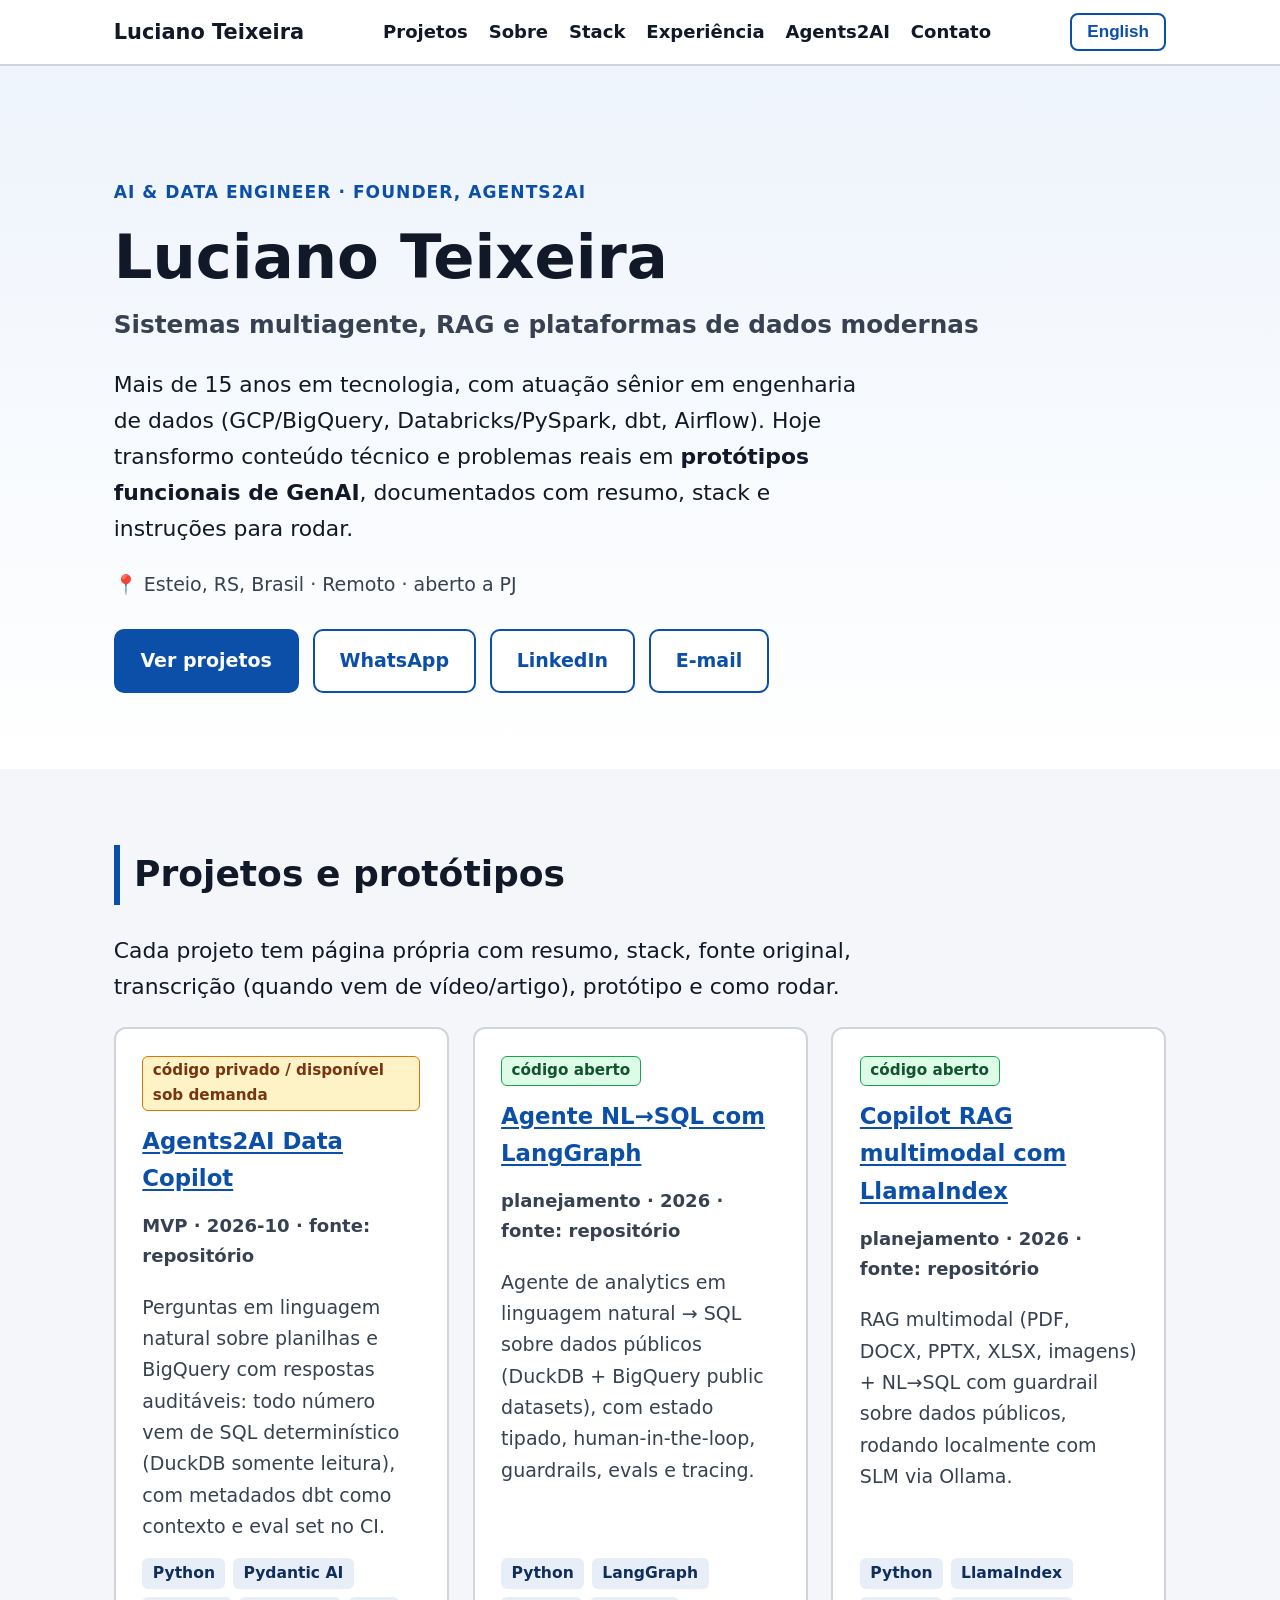
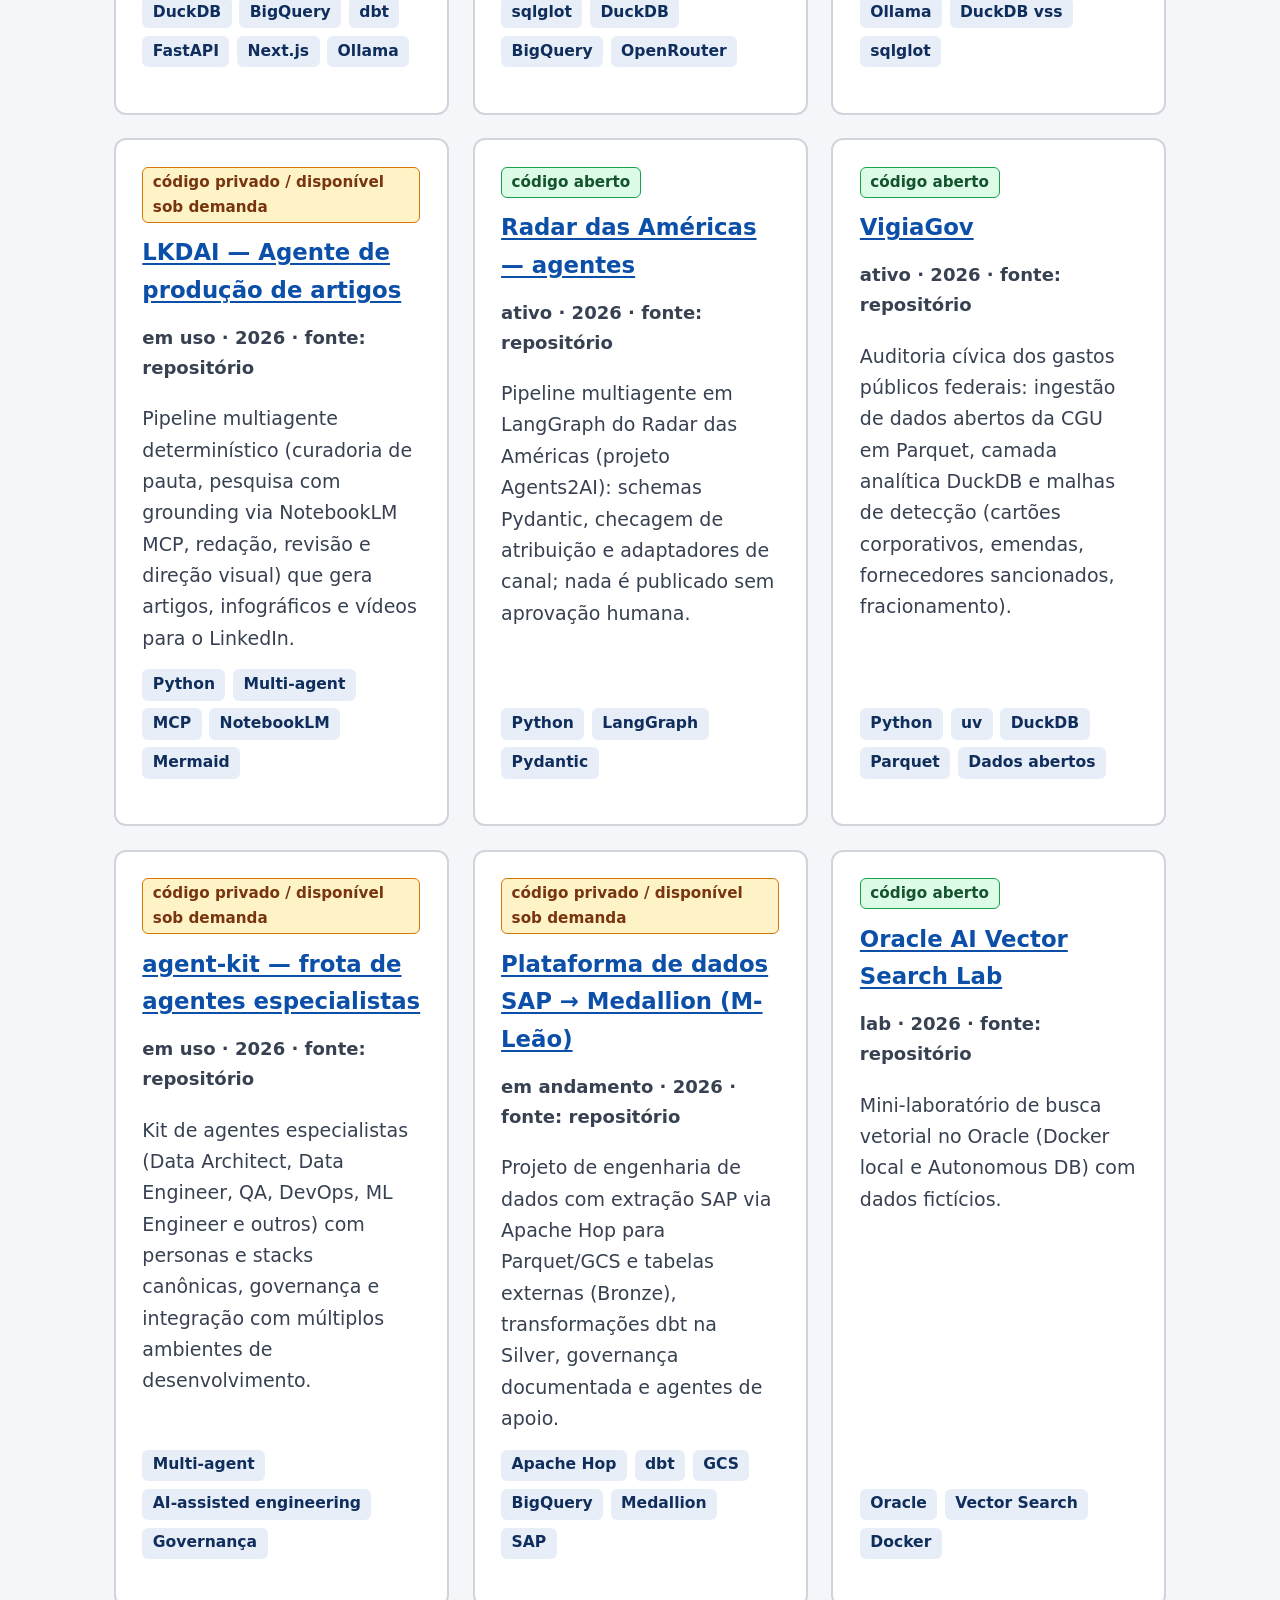
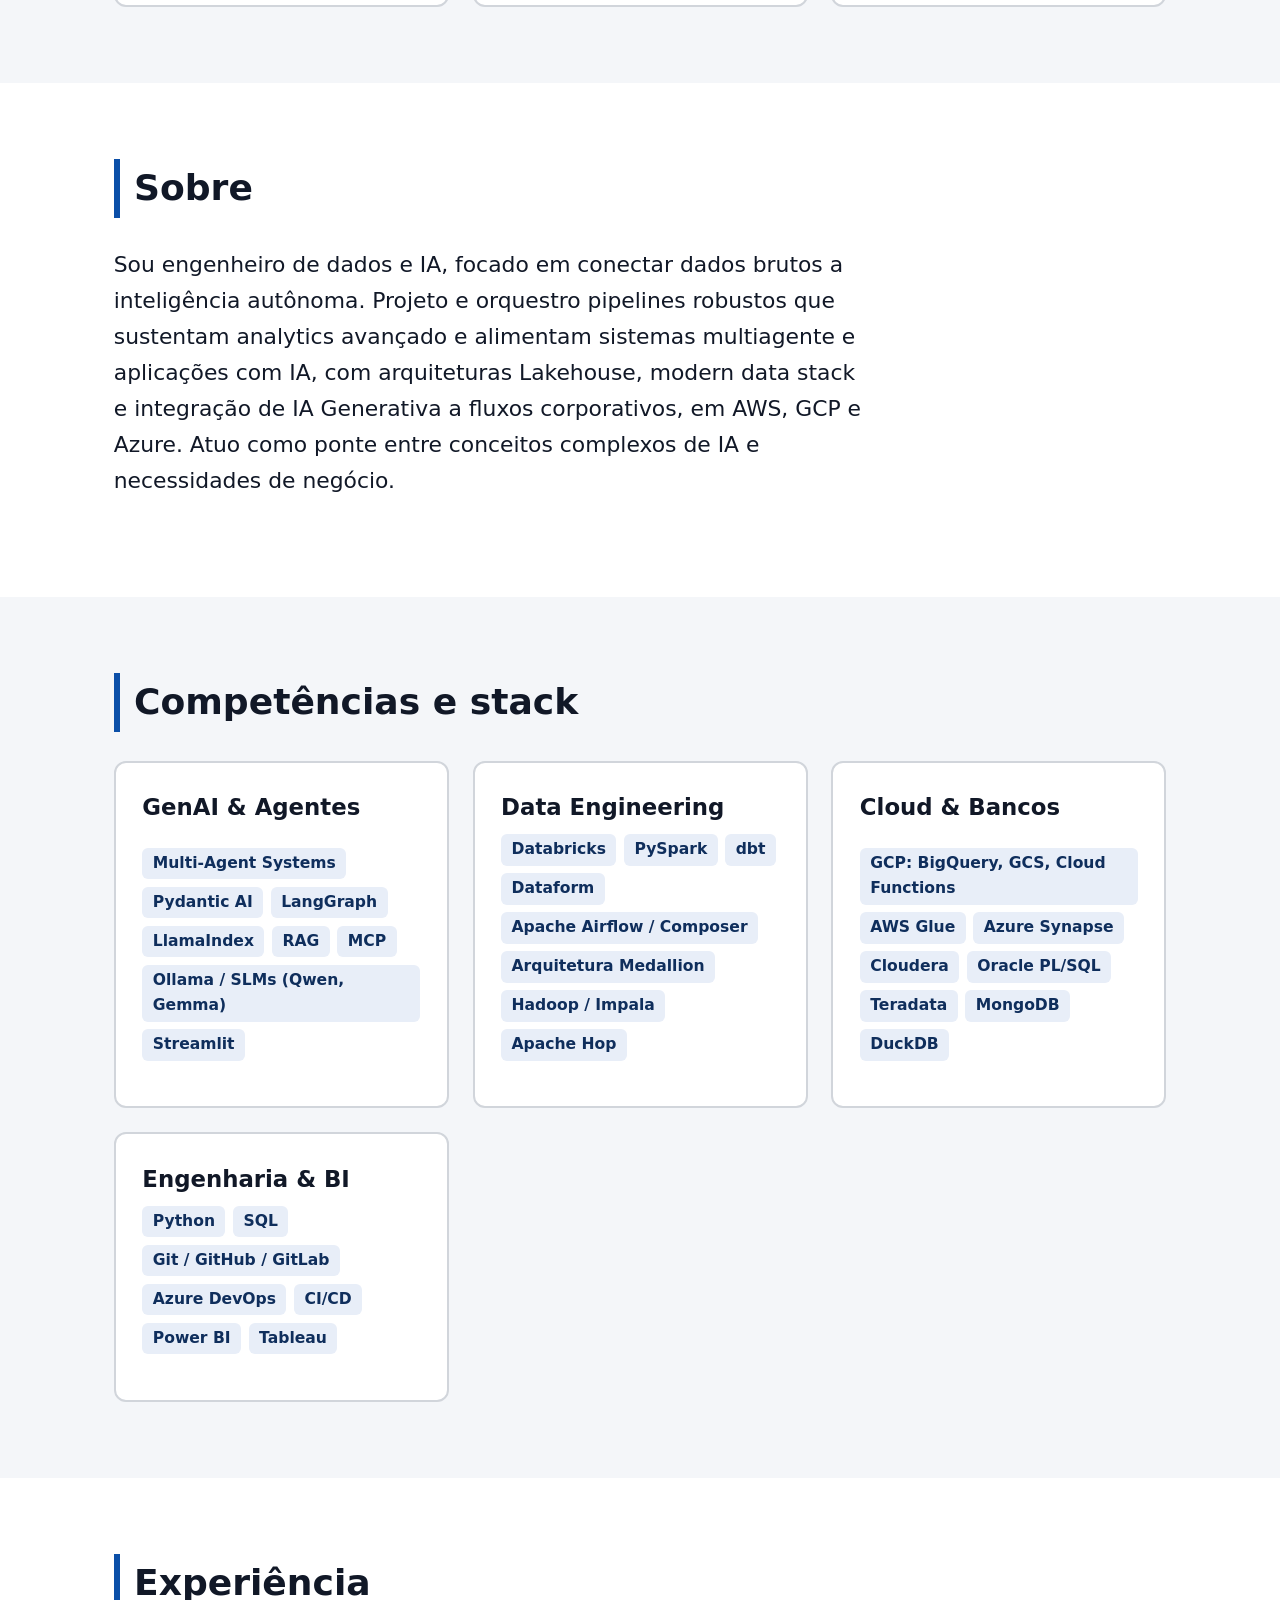
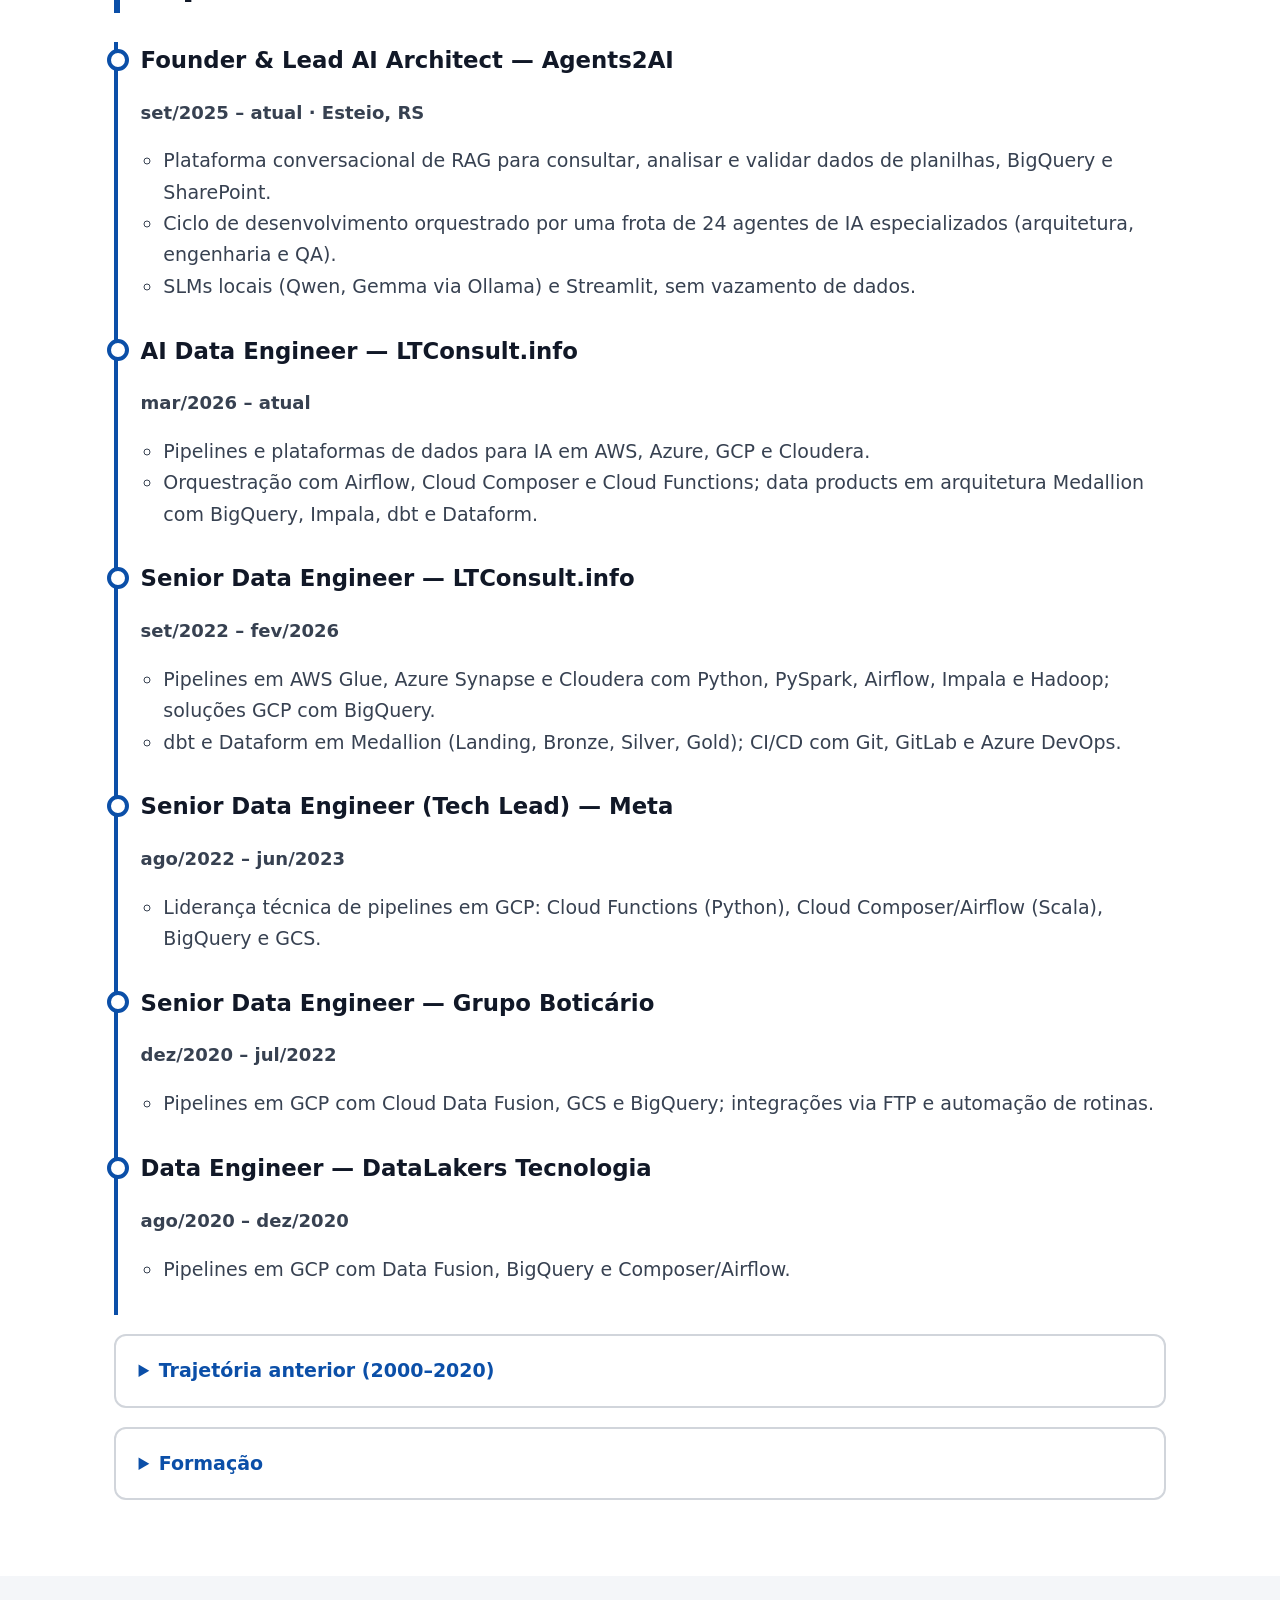
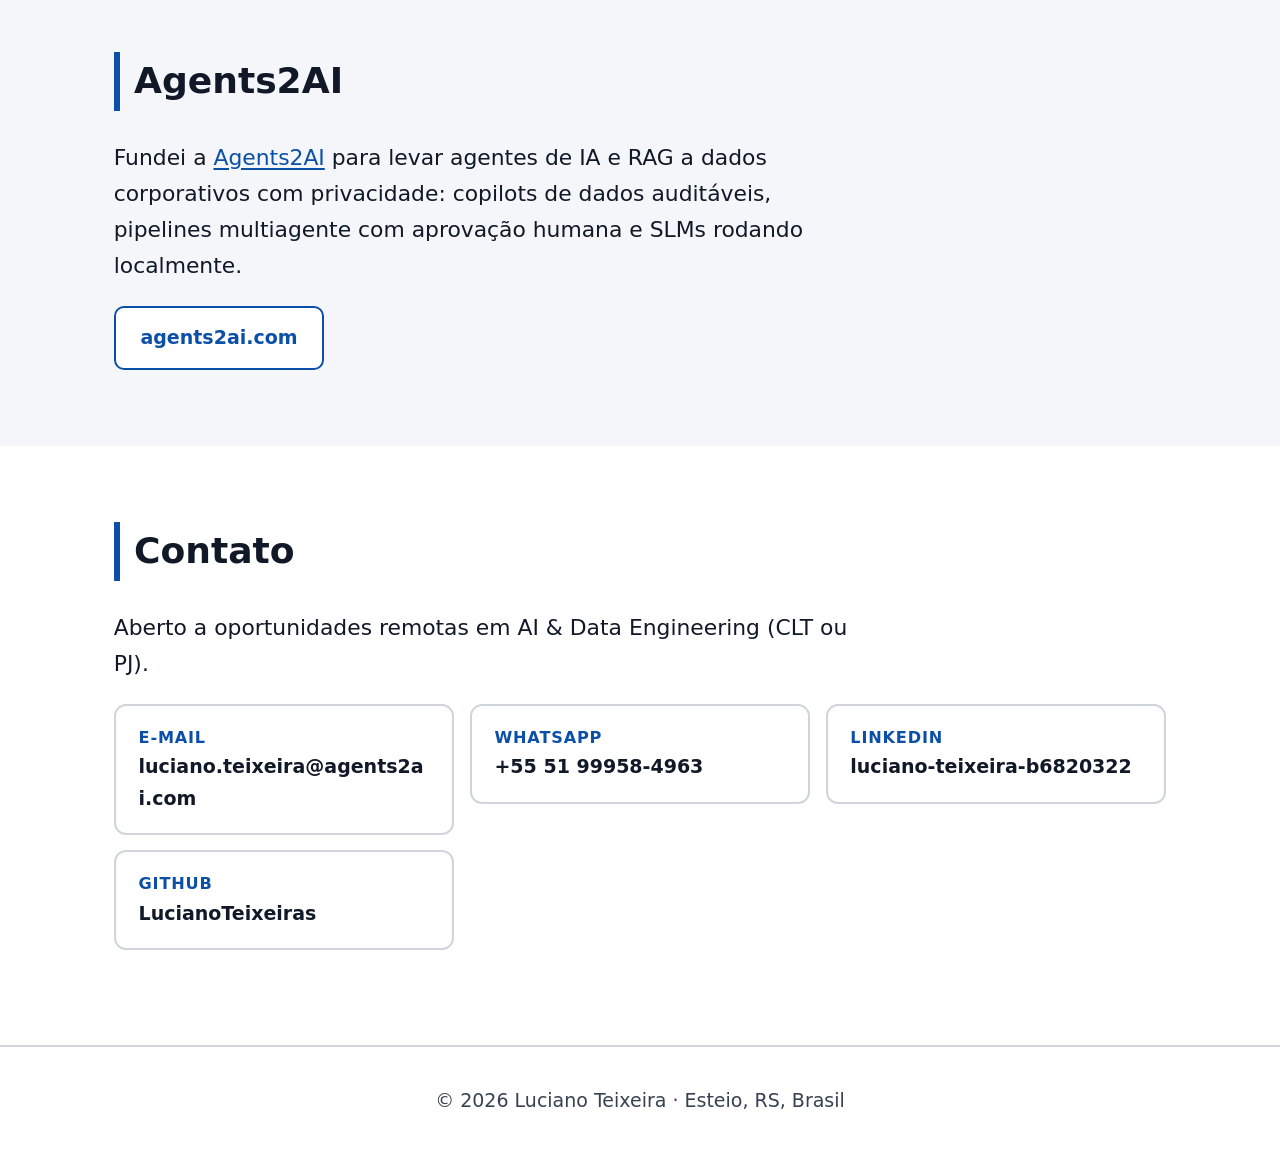
==== index.html @ c1fe3e5d "Initial portfolio site" ====
<!doctype html><html lang="pt-BR"><head><meta charset="utf-8"><meta name="viewport" content="width=device-width,initial-scale=1">
<title>Luciano Teixeira — AI & Data Engineer</title><meta name="description" content="Luciano Teixeira, AI & Data Engineer: protótipos de GenAI, RAG e sistemas multiagente sobre plataformas de dados modernas."><meta name="color-scheme" content="light"><link rel="stylesheet" href="style.css"></head><body>
<header class="nav"><div class="container"><a class="brand" href="index.html">Luciano Teixeira</a><nav><ul><li><a href="index.html#projetos"><span class="pt">Projetos</span><span class="en">Projects</span></a></li><li><a href="index.html#sobre"><span class="pt">Sobre</span><span class="en">About</span></a></li><li><a href="index.html#stack">Stack</a></li><li><a href="index.html#experiencia"><span class="pt">Experiência</span><span class="en">Experience</span></a></li><li><a href="index.html#agents2ai">Agents2AI</a></li><li><a href="index.html#contato"><span class="pt">Contato</span><span class="en">Contact</span></a></li></ul></nav><button class="lang" type="button">English</button></div></header>
<main>
<section class="hero"><div class="container">
<p class="eyebrow">AI & Data Engineer · Founder, Agents2AI</p>
<h1>Luciano Teixeira</h1>
<p class="subtitle"><span class="pt">Sistemas multiagente, RAG e plataformas de dados modernas</span><span class="en">Multi-agent systems, RAG and modern data platforms</span></p>
<p class="pitch pt">Mais de 15 anos em tecnologia, com atuação sênior em engenharia de dados (GCP/BigQuery, Databricks/PySpark, dbt, Airflow). Hoje transformo conteúdo técnico e problemas reais em <strong>protótipos funcionais de GenAI</strong>, documentados com resumo, stack e instruções para rodar.</p>
<p class="pitch en">15+ years in tech with senior data engineering experience (GCP/BigQuery, Databricks/PySpark, dbt, Airflow). I now turn technical content and real problems into <strong>working GenAI prototypes</strong>, documented with summary, stack and run instructions.</p>
<p class="meta">📍 Esteio, RS, Brasil · <span class="pt">Remoto · aberto a PJ</span><span class="en">Remote · open to contractor (PJ)</span></p>
<div class="btns"><a class="btn primary" href="#projetos"><span class="pt">Ver projetos</span><span class="en">See projects</span></a><a class="btn ghost" href="https://wa.me/5551999584963" target="_blank" rel="noopener">WhatsApp</a><a class="btn ghost" href="https://www.linkedin.com/in/luciano-teixeira-b6820322" target="_blank" rel="noopener">LinkedIn</a><a class="btn ghost" href="mailto:luciano.teixeira@agents2ai.com">E-mail</a></div>
</div></section>

<section id="projetos"><div class="container">
<h2><span class="pt">Projetos e protótipos</span><span class="en">Projects & prototypes</span></h2>
<p class="pitch pt">Cada projeto tem página própria com resumo, stack, fonte original, transcrição (quando vem de vídeo/artigo), protótipo e como rodar.</p>
<p class="pitch en">Each project has its own page with summary, stack, original source, transcript (when based on a video/article), prototype and how to run it.</p>
<div class="grid" id="project-list">Carregando…</div>
</div></section>

<section id="sobre"><div class="container">
<h2><span class="pt">Sobre</span><span class="en">About</span></h2>
<p class="pitch pt">Sou engenheiro de dados e IA, focado em conectar dados brutos a inteligência autônoma. Projeto e orquestro pipelines robustos que sustentam analytics avançado e alimentam sistemas multiagente e aplicações com IA, com arquiteturas Lakehouse, modern data stack e integração de IA Generativa a fluxos corporativos, em AWS, GCP e Azure. Atuo como ponte entre conceitos complexos de IA e necessidades de negócio.</p>
<p class="pitch en">I'm a Data & AI Engineer bridging raw data and autonomous intelligence. I design and orchestrate robust pipelines that support advanced analytics and power multi-agent systems and AI applications, with Lakehouse architectures, the modern data stack and GenAI integration across AWS, GCP and Azure. I act as a bridge between complex AI concepts and business needs.</p>
</div></section>

<section id="stack"><div class="container">
<h2><span class="pt">Competências e stack</span><span class="en">Skills & stack</span></h2>
<div class="grid">
<div class="card"><h3>GenAI & Agentes</h3><ul class="tags"><li>Multi-Agent Systems</li><li>Pydantic AI</li><li>LangGraph</li><li>LlamaIndex</li><li>RAG</li><li>MCP</li><li>Ollama / SLMs (Qwen, Gemma)</li><li>Streamlit</li></ul></div>
<div class="card"><h3>Data Engineering</h3><ul class="tags"><li>Databricks</li><li>PySpark</li><li>dbt</li><li>Dataform</li><li>Apache Airflow / Composer</li><li>Arquitetura Medallion</li><li>Hadoop / Impala</li><li>Apache Hop</li></ul></div>
<div class="card"><h3>Cloud & Bancos</h3><ul class="tags"><li>GCP: BigQuery, GCS, Cloud Functions</li><li>AWS Glue</li><li>Azure Synapse</li><li>Cloudera</li><li>Oracle PL/SQL</li><li>Teradata</li><li>MongoDB</li><li>DuckDB</li></ul></div>
<div class="card"><h3>Engenharia & BI</h3><ul class="tags"><li>Python</li><li>SQL</li><li>Git / GitHub / GitLab</li><li>Azure DevOps</li><li>CI/CD</li><li>Power BI</li><li>Tableau</li></ul></div>
</div></div></section>

<section id="experiencia"><div class="container">
<h2><span class="pt">Experiência</span><span class="en">Experience</span></h2>
<ol class="timeline">
<li><h3>Founder & Lead AI Architect — Agents2AI</h3><p class="when">set/2025 – atual · Esteio, RS</p><ul><li>Plataforma conversacional de RAG para consultar, analisar e validar dados de planilhas, BigQuery e SharePoint.</li><li>Ciclo de desenvolvimento orquestrado por uma frota de 24 agentes de IA especializados (arquitetura, engenharia e QA).</li><li>SLMs locais (Qwen, Gemma via Ollama) e Streamlit, sem vazamento de dados.</li></ul></li>
<li><h3>AI Data Engineer — LTConsult.info</h3><p class="when">mar/2026 – atual</p><ul><li>Pipelines e plataformas de dados para IA em AWS, Azure, GCP e Cloudera.</li><li>Orquestração com Airflow, Cloud Composer e Cloud Functions; data products em arquitetura Medallion com BigQuery, Impala, dbt e Dataform.</li></ul></li>
<li><h3>Senior Data Engineer — LTConsult.info</h3><p class="when">set/2022 – fev/2026</p><ul><li>Pipelines em AWS Glue, Azure Synapse e Cloudera com Python, PySpark, Airflow, Impala e Hadoop; soluções GCP com BigQuery.</li><li>dbt e Dataform em Medallion (Landing, Bronze, Silver, Gold); CI/CD com Git, GitLab e Azure DevOps.</li></ul></li>
<li><h3>Senior Data Engineer (Tech Lead) — Meta</h3><p class="when">ago/2022 – jun/2023</p><ul><li>Liderança técnica de pipelines em GCP: Cloud Functions (Python), Cloud Composer/Airflow (Scala), BigQuery e GCS.</li></ul></li>
<li><h3>Senior Data Engineer — Grupo Boticário</h3><p class="when">dez/2020 – jul/2022</p><ul><li>Pipelines em GCP com Cloud Data Fusion, GCS e BigQuery; integrações via FTP e automação de rotinas.</li></ul></li>
<li><h3>Data Engineer — DataLakers Tecnologia</h3><p class="when">ago/2020 – dez/2020</p><ul><li>Pipelines em GCP com Data Fusion, BigQuery e Composer/Airflow.</li></ul></li>
</ol>
<details><summary><span class="pt">Trajetória anterior (2000–2020)</span><span class="en">Earlier career (2000–2020)</span></summary><ul>
<li>Analista de BI — Zallpy Digital (2020) · Power BI, PostgreSQL, PDI</li>
<li>Analista de Sistemas BI — Compasso (2019–2020) · Oracle PL/SQL, Teradata, ODI, Tableau</li>
<li>Data Engineer — Cloud2Go (2019) · SSIS, SQL Server, Cloudera/Hive/Impala</li>
<li>BI Analyst — Uhuu (2019) · SQL/MySQL, dashboards</li>
<li>Software Engineering Analyst — Accenture (2018–2019) · Oracle PL/SQL, Teradata, ODI</li>
<li>Professor Nível Técnico — Faculdade de Tecnologia Alcides Maya (2017–2018)</li>
<li>Desenvolvedor PL/SQL e Analista de Suporte — Shopping Brasil (2009–2018)</li>
<li>Analista de Suporte — Unimed Central (2007–2009)</li>
<li>Analista de Suporte — McLane Company (2000–2007)</li></ul></details>
<details><summary><span class="pt">Formação</span><span class="en">Education</span></summary><ul>
<li>Pós em Engenharia de Dados e IA — Anhanguera (2025–2026)</li>
<li>Pós em IA e Machine Learning — PUC Minas (2020–2024)</li>
<li>MBA em Business Intelligence e Analytics — Unyleya (2022–2023)</li>
<li>Data Engineering on Google Cloud Platform — Coursera (2019–2020)</li></ul></details>
</div></section>

<section id="agents2ai"><div class="container">
<h2>Agents2AI</h2>
<p class="pitch pt">Fundei a <a href="https://agents2ai.com" target="_blank" rel="noopener">Agents2AI</a> para levar agentes de IA e RAG a dados corporativos com privacidade: copilots de dados auditáveis, pipelines multiagente com aprovação humana e SLMs rodando localmente.</p>
<p class="pitch en">I founded <a href="https://agents2ai.com" target="_blank" rel="noopener">Agents2AI</a> to bring AI agents and RAG to enterprise data with privacy: auditable data copilots, multi-agent pipelines with human approval and locally run SLMs.</p>
<div class="btns"><a class="btn ghost" href="https://agents2ai.com" target="_blank" rel="noopener">agents2ai.com</a></div>
</div></section>

<section id="contato"><div class="container">
<h2><span class="pt">Contato</span><span class="en">Contact</span></h2>
<p class="pitch pt">Aberto a oportunidades remotas em AI & Data Engineering (CLT ou PJ).</p><p class="pitch en">Open to remote AI & Data Engineering roles (employee or contractor).</p>
<ul class="contact-list">
<li><a href="mailto:luciano.teixeira@agents2ai.com"><span>E-mail</span>luciano.teixeira@agents2ai.com</a></li>
<li><a href="https://wa.me/5551999584963" target="_blank" rel="noopener"><span>WhatsApp</span>+55 51 99958-4963</a></li>
<li><a href="https://www.linkedin.com/in/luciano-teixeira-b6820322" target="_blank" rel="noopener"><span>LinkedIn</span>luciano-teixeira-b6820322</a></li>
<li><a href="https://github.com/LucianoTeixeiras" target="_blank" rel="noopener"><span>GitHub</span>LucianoTeixeiras</a></li>
</ul></div></section>
</main>
<footer><div class="container">© 2026 Luciano Teixeira · Esteio, RS, Brasil</div></footer><script src="app.js"></script>
</body></html>
---- style.css ----
:root{--bg:#fff;--alt:#f4f6f9;--text:#111827;--muted:#374151;--accent:#0b4fa8;--accent-d:#083b7e;--border:#d1d5db;--radius:12px}
*{box-sizing:border-box}
html{font-size:19px;scroll-behavior:smooth}
body{margin:0;background:var(--bg);color:var(--text);font-family:system-ui,-apple-system,"Segoe UI",Roboto,Arial,sans-serif;line-height:1.65}
a{color:var(--accent);text-underline-offset:3px}
a:focus-visible,button:focus-visible{outline:3px solid #f59e0b;outline-offset:3px}
.container{max-width:1100px;margin:0 auto;padding:0 1.25rem}
header.nav{position:sticky;top:0;background:#fff;border-bottom:2px solid var(--border);z-index:10}
.nav .container{display:flex;align-items:center;justify-content:space-between;gap:1rem;min-height:64px;flex-wrap:wrap}
.brand{font-weight:800;font-size:1.1rem;color:var(--text);text-decoration:none}
.nav ul{display:flex;gap:1.1rem;list-style:none;margin:0;padding:0;flex-wrap:wrap}
.nav ul a{color:var(--text);text-decoration:none;font-weight:600;font-size:.95rem}
.nav ul a:hover{color:var(--accent);text-decoration:underline}
.lang{border:2px solid var(--accent);background:#fff;color:var(--accent);font-weight:700;font-size:.9rem;padding:.35rem .8rem;border-radius:8px;cursor:pointer}
section{padding:4rem 0}
section:nth-of-type(even){background:var(--alt)}
h1{font-size:clamp(2.2rem,5vw,3.2rem);line-height:1.15;margin:.2rem 0 .6rem}
h2{font-size:1.9rem;margin:0 0 1.5rem;border-left:6px solid var(--accent);padding-left:.75rem}
h3{font-size:1.2rem;margin:0 0 .4rem}
.hero{padding:5rem 0 4rem;background:linear-gradient(180deg,#eef4fc,#fff)}
.eyebrow{font-weight:700;color:var(--accent);text-transform:uppercase;letter-spacing:.06em;font-size:.9rem}
.subtitle{font-size:1.3rem;font-weight:600;color:var(--muted);margin:0 0 1rem}
.pitch{font-size:1.15rem;max-width:760px}
.meta{color:var(--muted);margin:.5rem 0 1.5rem}
.btns{display:flex;flex-wrap:wrap;gap:.75rem}
.btn{display:inline-block;padding:.75rem 1.3rem;border-radius:10px;font-weight:700;text-decoration:none;border:2px solid var(--accent);font-size:1rem}
.btn.primary{background:var(--accent);color:#fff}.btn.primary:hover{background:var(--accent-d)}
.btn.ghost{background:#fff;color:var(--accent)}.btn.ghost:hover{background:#eef4fc}
.grid{display:grid;gap:1.25rem;grid-template-columns:repeat(auto-fill,minmax(320px,1fr))}
.card{background:#fff;border:2px solid var(--border);border-radius:var(--radius);padding:1.4rem;display:flex;flex-direction:column}
.card .pitch{max-width:none}.card p{margin:.3rem 0 .8rem;color:var(--muted)}
.tags{display:flex;flex-wrap:wrap;gap:.4rem;margin-top:auto;padding:0;list-style:none}
.tags li{background:#e8eef8;color:#0f2e5c;border-radius:6px;padding:.15rem .55rem;font-size:.82rem;font-weight:600}
.badge{display:inline-block;font-size:.8rem;font-weight:700;padding:.1rem .5rem;border-radius:6px;margin-bottom:.6rem;width:fit-content}
.badge.priv{background:#fef3c7;color:#78350f;border:1px solid #d97706}
.badge.pub{background:#dcfce7;color:#14532d;border:1px solid #16a34a}
.timeline{list-style:none;padding:0;margin:0}
.timeline>li{border-left:4px solid var(--accent);padding:0 0 1.6rem 1.2rem;position:relative}
.timeline>li::before{content:"";position:absolute;left:-11px;top:.35rem;width:14px;height:14px;border-radius:50%;background:#fff;border:4px solid var(--accent)}
.when{color:var(--muted);font-weight:600;font-size:.95rem}
.timeline ul{margin:.4rem 0 0;padding-left:1.2rem;color:var(--muted)}
details{margin-top:1rem;background:#fff;border:2px solid var(--border);border-radius:var(--radius);padding:1rem 1.2rem}
summary{cursor:pointer;font-weight:700;color:var(--accent)}
.contact-list{list-style:none;padding:0;display:grid;gap:.8rem;grid-template-columns:repeat(auto-fill,minmax(260px,1fr))}
.contact-list a{display:block;background:#fff;border:2px solid var(--border);border-radius:var(--radius);padding:1rem 1.2rem;text-decoration:none;color:var(--text);font-weight:600;word-break:break-word}
.contact-list a span{display:block;color:var(--accent);font-size:.85rem;text-transform:uppercase;letter-spacing:.05em}
.contact-list a:hover{border-color:var(--accent)}
footer{padding:2rem 0;text-align:center;color:var(--muted);border-top:2px solid var(--border)}
[data-lang="en"] .pt,[data-lang="pt"] .en{display:none!important}
@media(max-width:700px){html{font-size:18px}.nav ul{display:none}section{padding:3rem 0}.grid{grid-template-columns:1fr}}
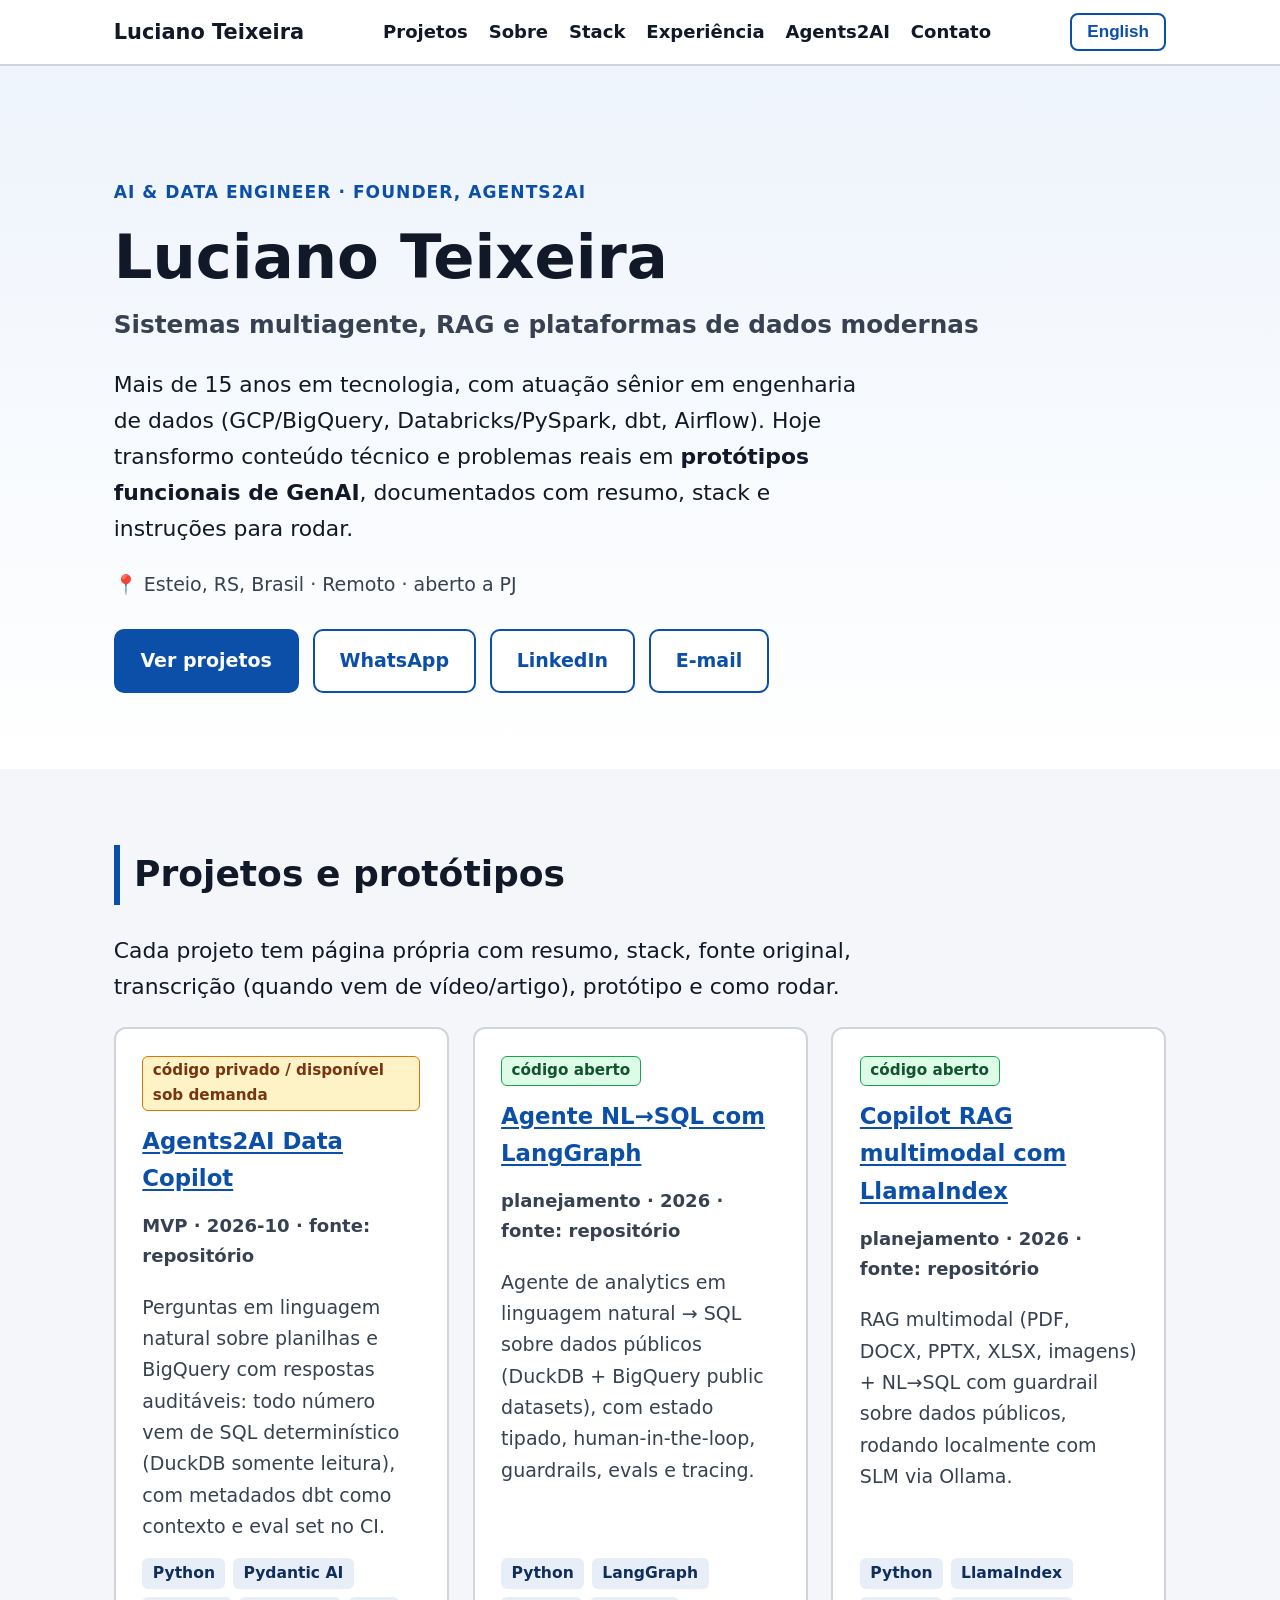
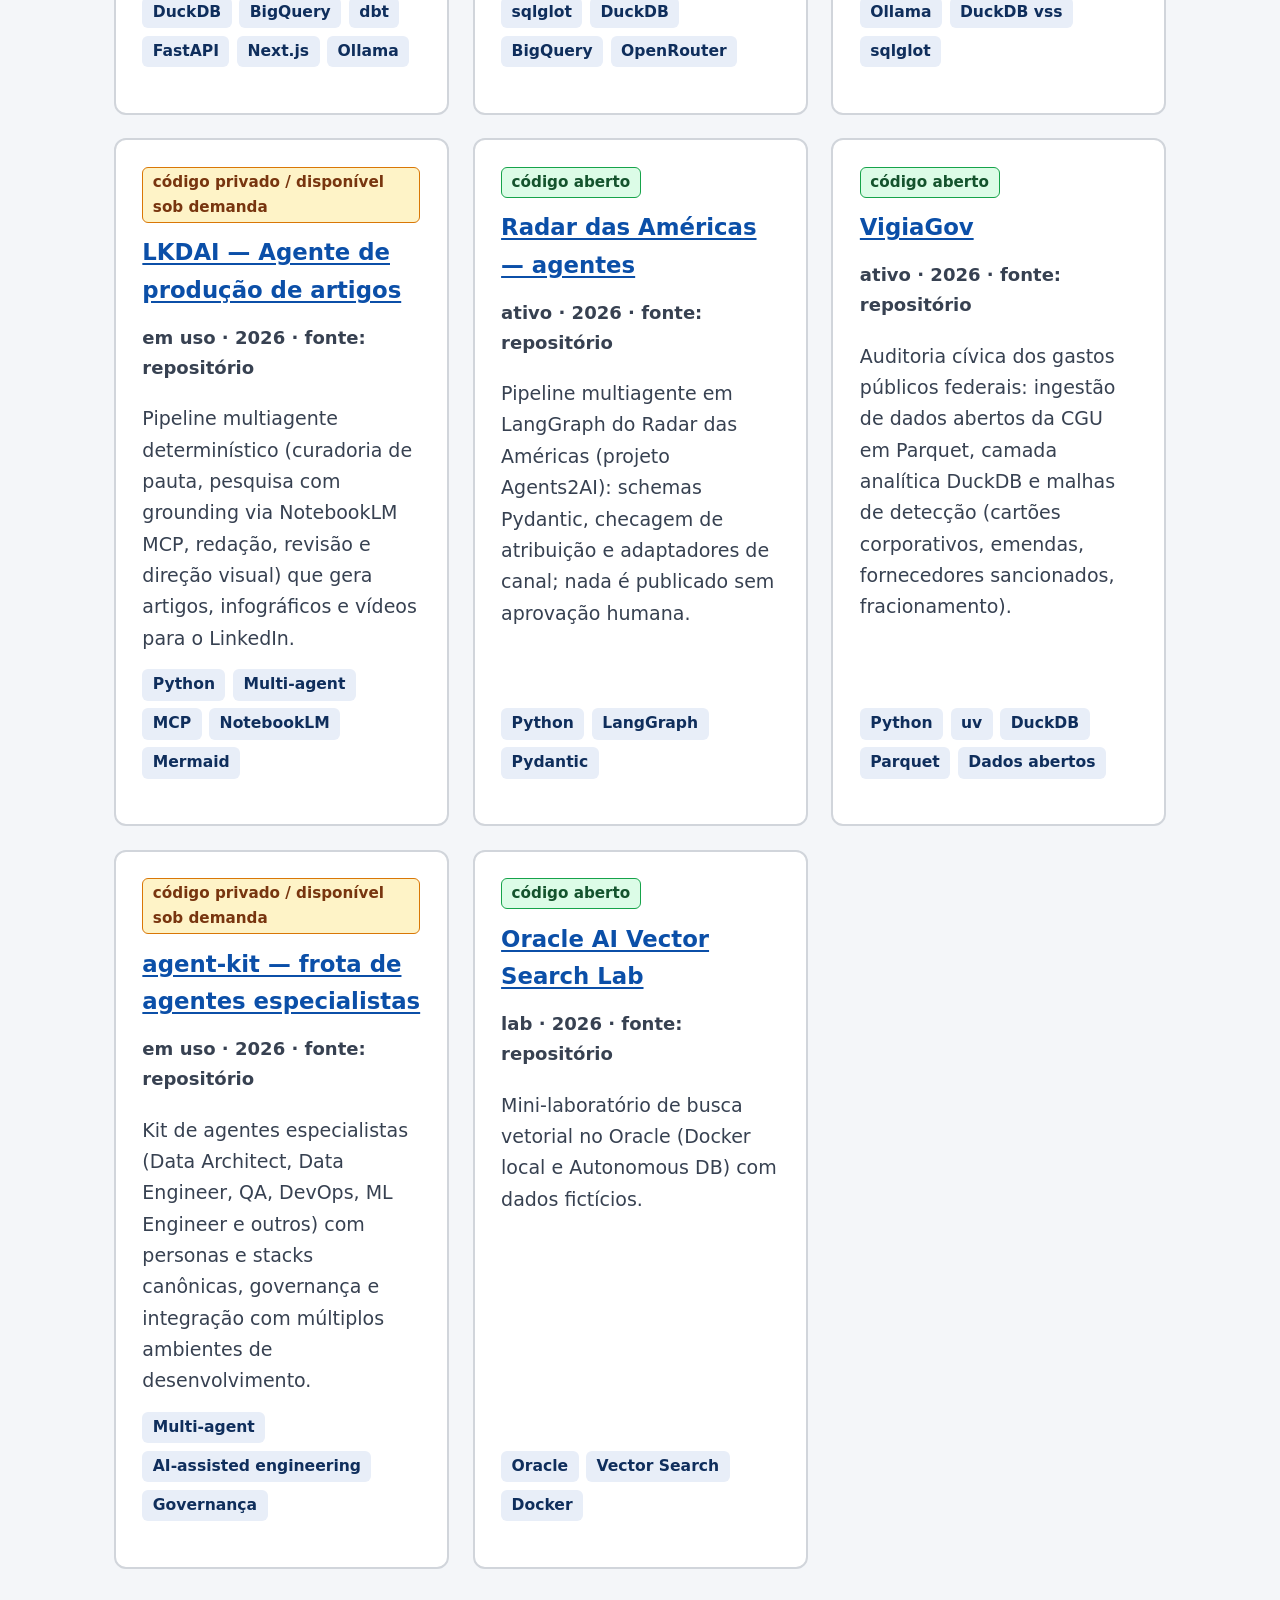
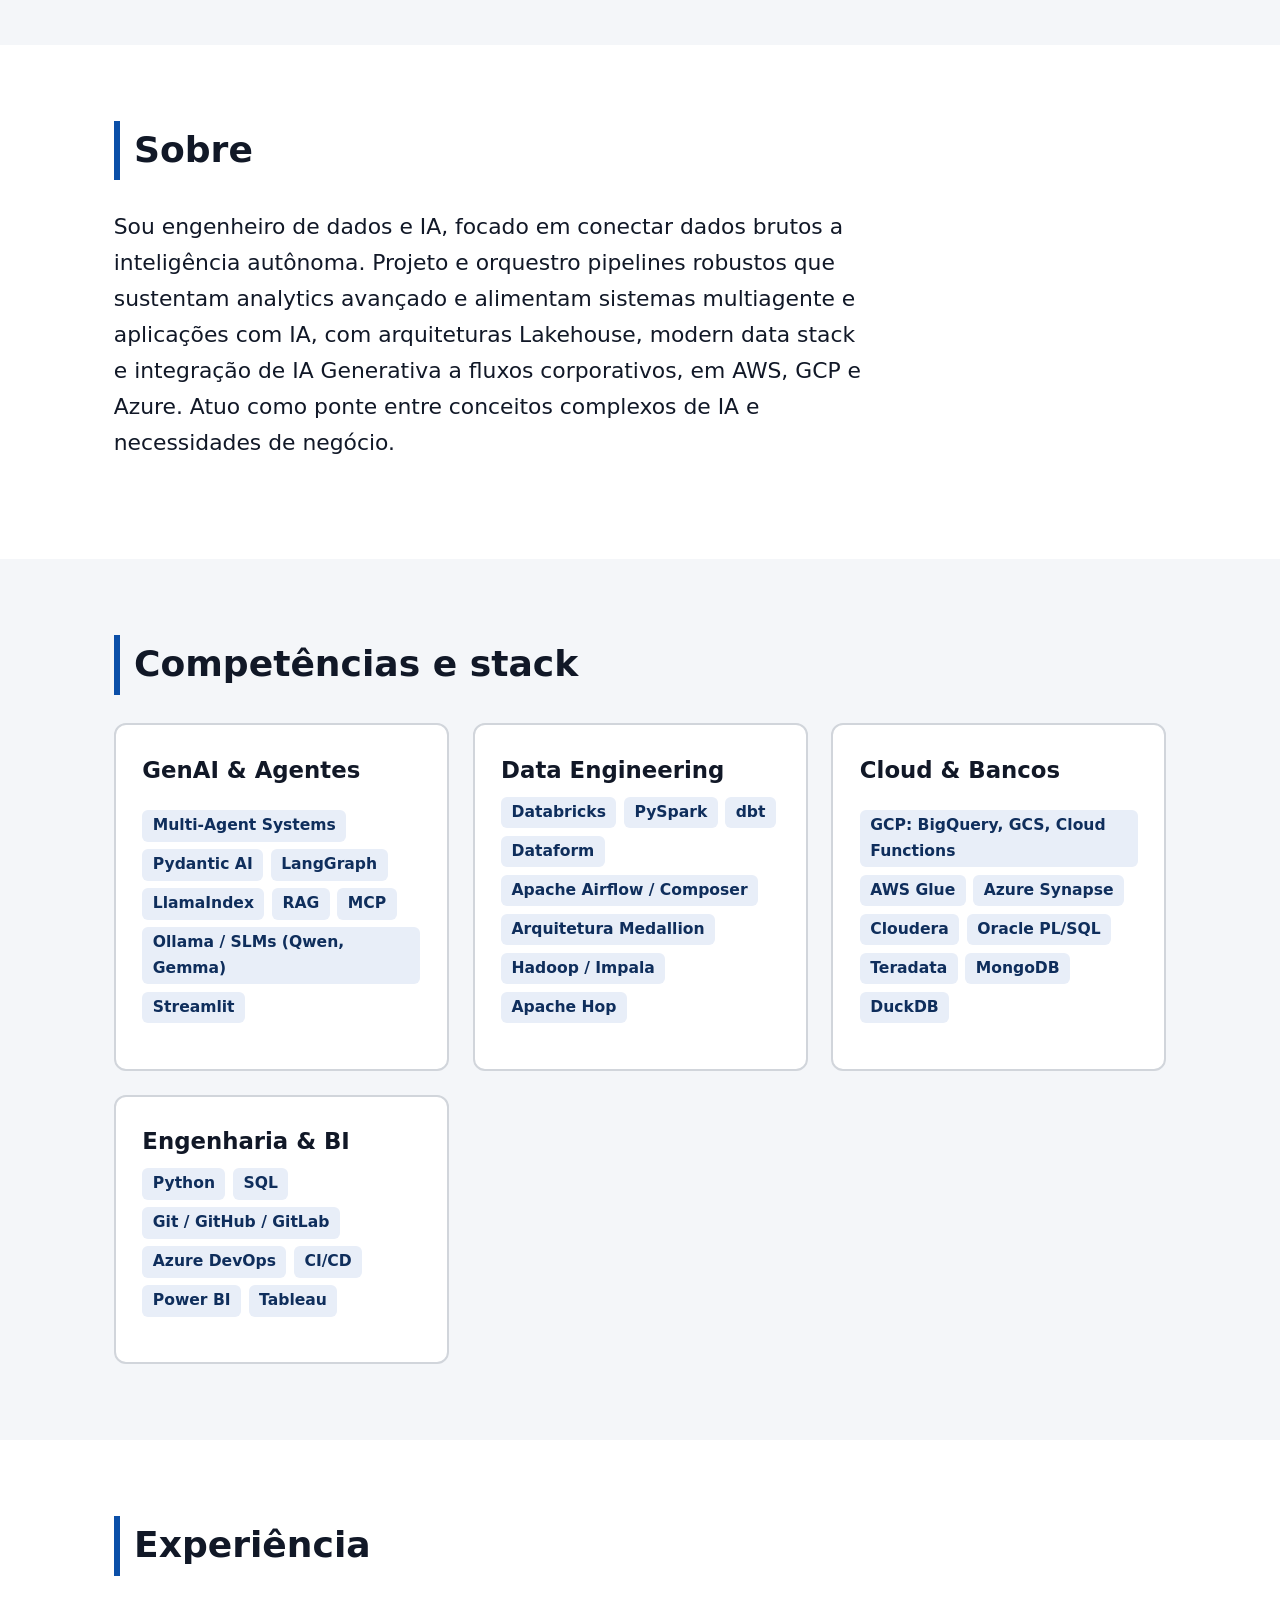
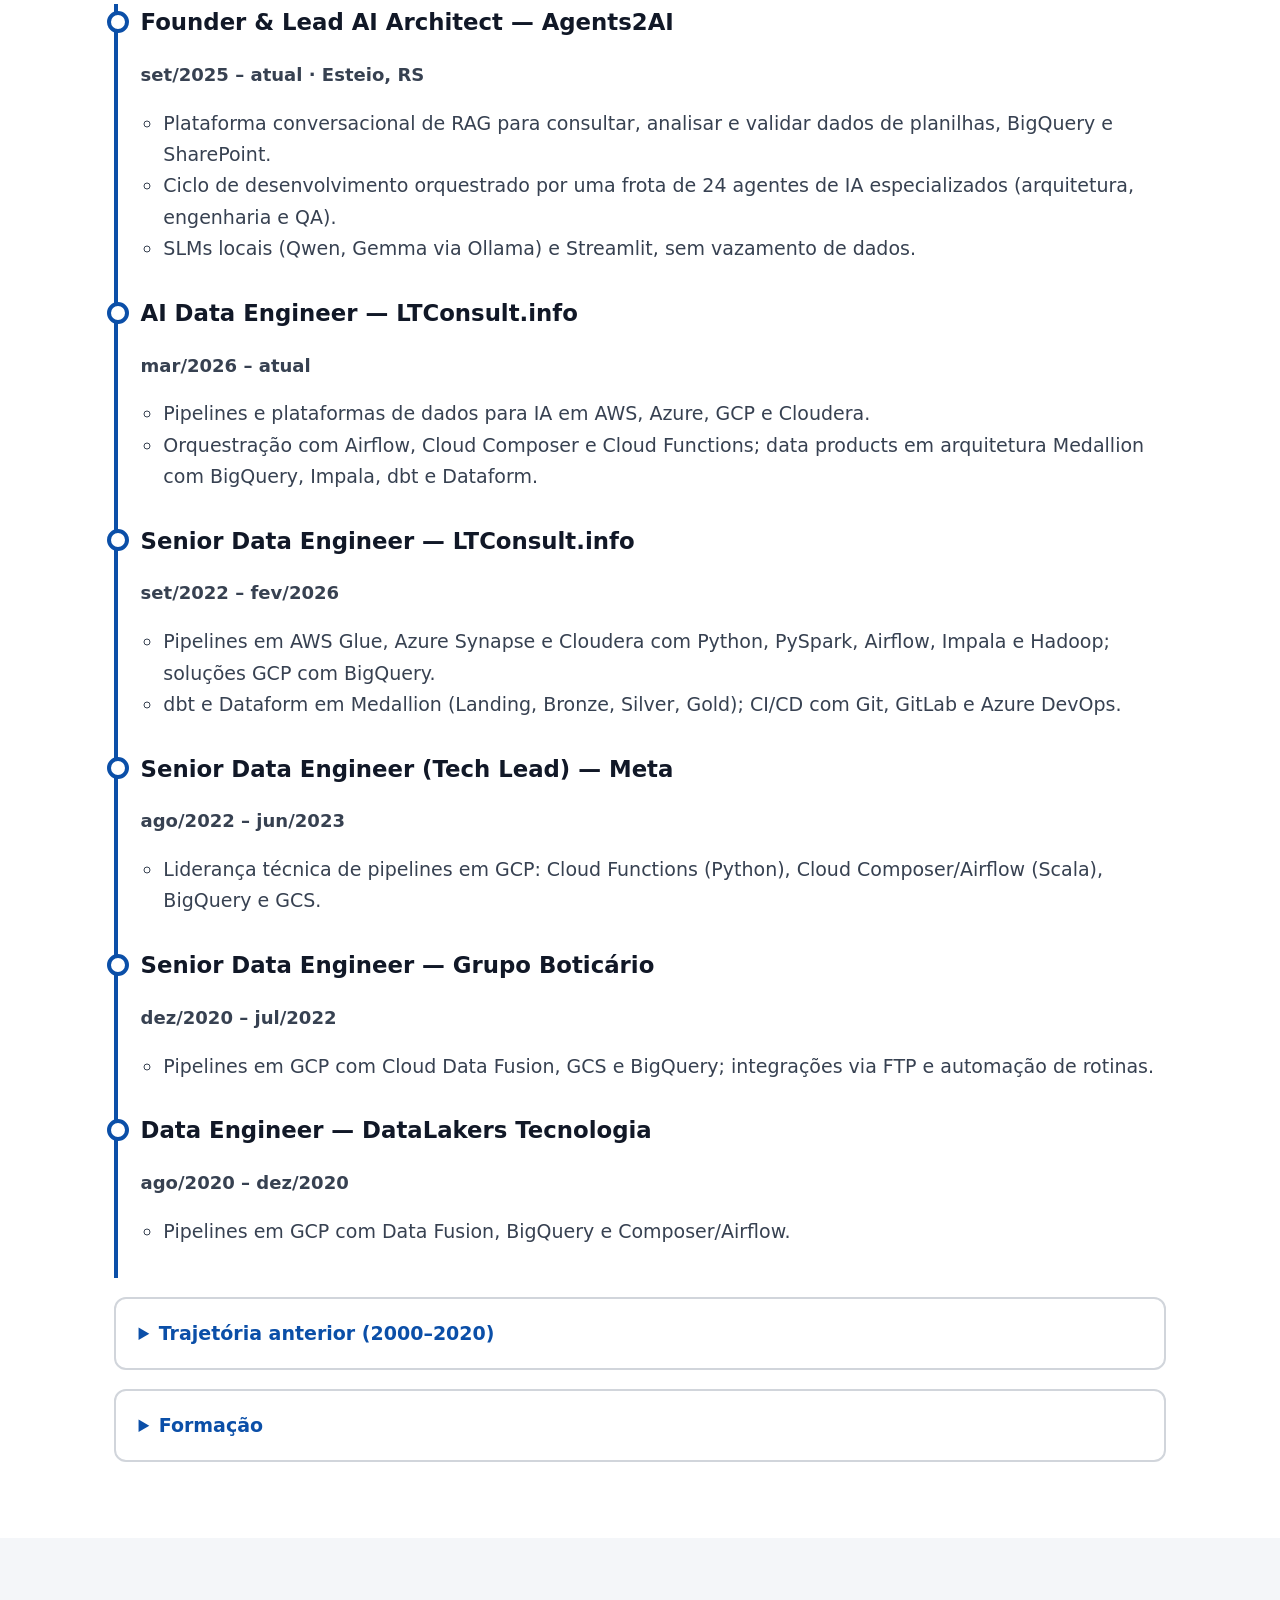
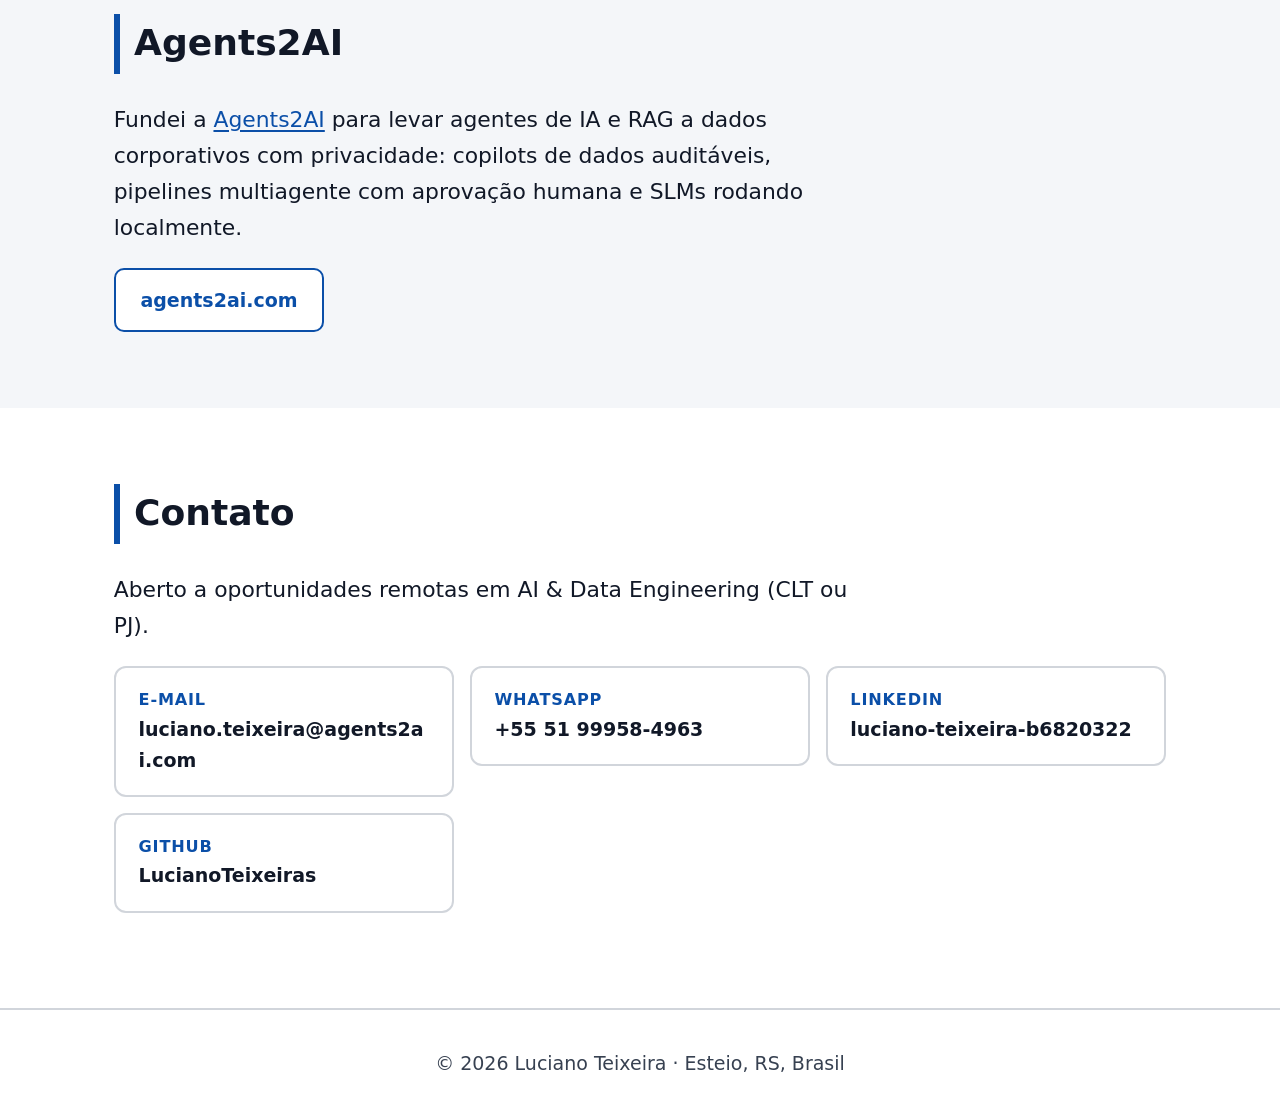
==== commit 8f2cea3d: "style(code): formata e indenta arquivos estruturais do portfolio" ====
--- a/index.html
+++ b/index.html
@@ -1,82 +1,323 @@
-<!doctype html><html lang="pt-BR"><head><meta charset="utf-8"><meta name="viewport" content="width=device-width,initial-scale=1">
-<title>Luciano Teixeira — AI & Data Engineer</title><meta name="description" content="Luciano Teixeira, AI & Data Engineer: protótipos de GenAI, RAG e sistemas multiagente sobre plataformas de dados modernas."><meta name="color-scheme" content="light"><link rel="stylesheet" href="style.css"></head><body>
-<header class="nav"><div class="container"><a class="brand" href="index.html">Luciano Teixeira</a><nav><ul><li><a href="index.html#projetos"><span class="pt">Projetos</span><span class="en">Projects</span></a></li><li><a href="index.html#sobre"><span class="pt">Sobre</span><span class="en">About</span></a></li><li><a href="index.html#stack">Stack</a></li><li><a href="index.html#experiencia"><span class="pt">Experiência</span><span class="en">Experience</span></a></li><li><a href="index.html#agents2ai">Agents2AI</a></li><li><a href="index.html#contato"><span class="pt">Contato</span><span class="en">Contact</span></a></li></ul></nav><button class="lang" type="button">English</button></div></header>
-<main>
-<section class="hero"><div class="container">
-<p class="eyebrow">AI & Data Engineer · Founder, Agents2AI</p>
-<h1>Luciano Teixeira</h1>
-<p class="subtitle"><span class="pt">Sistemas multiagente, RAG e plataformas de dados modernas</span><span class="en">Multi-agent systems, RAG and modern data platforms</span></p>
-<p class="pitch pt">Mais de 15 anos em tecnologia, com atuação sênior em engenharia de dados (GCP/BigQuery, Databricks/PySpark, dbt, Airflow). Hoje transformo conteúdo técnico e problemas reais em <strong>protótipos funcionais de GenAI</strong>, documentados com resumo, stack e instruções para rodar.</p>
-<p class="pitch en">15+ years in tech with senior data engineering experience (GCP/BigQuery, Databricks/PySpark, dbt, Airflow). I now turn technical content and real problems into <strong>working GenAI prototypes</strong>, documented with summary, stack and run instructions.</p>
-<p class="meta">📍 Esteio, RS, Brasil · <span class="pt">Remoto · aberto a PJ</span><span class="en">Remote · open to contractor (PJ)</span></p>
-<div class="btns"><a class="btn primary" href="#projetos"><span class="pt">Ver projetos</span><span class="en">See projects</span></a><a class="btn ghost" href="https://wa.me/5551999584963" target="_blank" rel="noopener">WhatsApp</a><a class="btn ghost" href="https://www.linkedin.com/in/luciano-teixeira-b6820322" target="_blank" rel="noopener">LinkedIn</a><a class="btn ghost" href="mailto:luciano.teixeira@agents2ai.com">E-mail</a></div>
-</div></section>
-
-<section id="projetos"><div class="container">
-<h2><span class="pt">Projetos e protótipos</span><span class="en">Projects & prototypes</span></h2>
-<p class="pitch pt">Cada projeto tem página própria com resumo, stack, fonte original, transcrição (quando vem de vídeo/artigo), protótipo e como rodar.</p>
-<p class="pitch en">Each project has its own page with summary, stack, original source, transcript (when based on a video/article), prototype and how to run it.</p>
-<div class="grid" id="project-list">Carregando…</div>
-</div></section>
-
-<section id="sobre"><div class="container">
-<h2><span class="pt">Sobre</span><span class="en">About</span></h2>
-<p class="pitch pt">Sou engenheiro de dados e IA, focado em conectar dados brutos a inteligência autônoma. Projeto e orquestro pipelines robustos que sustentam analytics avançado e alimentam sistemas multiagente e aplicações com IA, com arquiteturas Lakehouse, modern data stack e integração de IA Generativa a fluxos corporativos, em AWS, GCP e Azure. Atuo como ponte entre conceitos complexos de IA e necessidades de negócio.</p>
-<p class="pitch en">I'm a Data & AI Engineer bridging raw data and autonomous intelligence. I design and orchestrate robust pipelines that support advanced analytics and power multi-agent systems and AI applications, with Lakehouse architectures, the modern data stack and GenAI integration across AWS, GCP and Azure. I act as a bridge between complex AI concepts and business needs.</p>
-</div></section>
-
-<section id="stack"><div class="container">
-<h2><span class="pt">Competências e stack</span><span class="en">Skills & stack</span></h2>
-<div class="grid">
-<div class="card"><h3>GenAI & Agentes</h3><ul class="tags"><li>Multi-Agent Systems</li><li>Pydantic AI</li><li>LangGraph</li><li>LlamaIndex</li><li>RAG</li><li>MCP</li><li>Ollama / SLMs (Qwen, Gemma)</li><li>Streamlit</li></ul></div>
-<div class="card"><h3>Data Engineering</h3><ul class="tags"><li>Databricks</li><li>PySpark</li><li>dbt</li><li>Dataform</li><li>Apache Airflow / Composer</li><li>Arquitetura Medallion</li><li>Hadoop / Impala</li><li>Apache Hop</li></ul></div>
-<div class="card"><h3>Cloud & Bancos</h3><ul class="tags"><li>GCP: BigQuery, GCS, Cloud Functions</li><li>AWS Glue</li><li>Azure Synapse</li><li>Cloudera</li><li>Oracle PL/SQL</li><li>Teradata</li><li>MongoDB</li><li>DuckDB</li></ul></div>
-<div class="card"><h3>Engenharia & BI</h3><ul class="tags"><li>Python</li><li>SQL</li><li>Git / GitHub / GitLab</li><li>Azure DevOps</li><li>CI/CD</li><li>Power BI</li><li>Tableau</li></ul></div>
-</div></div></section>
-
-<section id="experiencia"><div class="container">
-<h2><span class="pt">Experiência</span><span class="en">Experience</span></h2>
-<ol class="timeline">
-<li><h3>Founder & Lead AI Architect — Agents2AI</h3><p class="when">set/2025 – atual · Esteio, RS</p><ul><li>Plataforma conversacional de RAG para consultar, analisar e validar dados de planilhas, BigQuery e SharePoint.</li><li>Ciclo de desenvolvimento orquestrado por uma frota de 24 agentes de IA especializados (arquitetura, engenharia e QA).</li><li>SLMs locais (Qwen, Gemma via Ollama) e Streamlit, sem vazamento de dados.</li></ul></li>
-<li><h3>AI Data Engineer — LTConsult.info</h3><p class="when">mar/2026 – atual</p><ul><li>Pipelines e plataformas de dados para IA em AWS, Azure, GCP e Cloudera.</li><li>Orquestração com Airflow, Cloud Composer e Cloud Functions; data products em arquitetura Medallion com BigQuery, Impala, dbt e Dataform.</li></ul></li>
-<li><h3>Senior Data Engineer — LTConsult.info</h3><p class="when">set/2022 – fev/2026</p><ul><li>Pipelines em AWS Glue, Azure Synapse e Cloudera com Python, PySpark, Airflow, Impala e Hadoop; soluções GCP com BigQuery.</li><li>dbt e Dataform em Medallion (Landing, Bronze, Silver, Gold); CI/CD com Git, GitLab e Azure DevOps.</li></ul></li>
-<li><h3>Senior Data Engineer (Tech Lead) — Meta</h3><p class="when">ago/2022 – jun/2023</p><ul><li>Liderança técnica de pipelines em GCP: Cloud Functions (Python), Cloud Composer/Airflow (Scala), BigQuery e GCS.</li></ul></li>
-<li><h3>Senior Data Engineer — Grupo Boticário</h3><p class="when">dez/2020 – jul/2022</p><ul><li>Pipelines em GCP com Cloud Data Fusion, GCS e BigQuery; integrações via FTP e automação de rotinas.</li></ul></li>
-<li><h3>Data Engineer — DataLakers Tecnologia</h3><p class="when">ago/2020 – dez/2020</p><ul><li>Pipelines em GCP com Data Fusion, BigQuery e Composer/Airflow.</li></ul></li>
-</ol>
-<details><summary><span class="pt">Trajetória anterior (2000–2020)</span><span class="en">Earlier career (2000–2020)</span></summary><ul>
-<li>Analista de BI — Zallpy Digital (2020) · Power BI, PostgreSQL, PDI</li>
-<li>Analista de Sistemas BI — Compasso (2019–2020) · Oracle PL/SQL, Teradata, ODI, Tableau</li>
-<li>Data Engineer — Cloud2Go (2019) · SSIS, SQL Server, Cloudera/Hive/Impala</li>
-<li>BI Analyst — Uhuu (2019) · SQL/MySQL, dashboards</li>
-<li>Software Engineering Analyst — Accenture (2018–2019) · Oracle PL/SQL, Teradata, ODI</li>
-<li>Professor Nível Técnico — Faculdade de Tecnologia Alcides Maya (2017–2018)</li>
-<li>Desenvolvedor PL/SQL e Analista de Suporte — Shopping Brasil (2009–2018)</li>
-<li>Analista de Suporte — Unimed Central (2007–2009)</li>
-<li>Analista de Suporte — McLane Company (2000–2007)</li></ul></details>
-<details><summary><span class="pt">Formação</span><span class="en">Education</span></summary><ul>
-<li>Pós em Engenharia de Dados e IA — Anhanguera (2025–2026)</li>
-<li>Pós em IA e Machine Learning — PUC Minas (2020–2024)</li>
-<li>MBA em Business Intelligence e Analytics — Unyleya (2022–2023)</li>
-<li>Data Engineering on Google Cloud Platform — Coursera (2019–2020)</li></ul></details>
-</div></section>
-
-<section id="agents2ai"><div class="container">
-<h2>Agents2AI</h2>
-<p class="pitch pt">Fundei a <a href="https://agents2ai.com" target="_blank" rel="noopener">Agents2AI</a> para levar agentes de IA e RAG a dados corporativos com privacidade: copilots de dados auditáveis, pipelines multiagente com aprovação humana e SLMs rodando localmente.</p>
-<p class="pitch en">I founded <a href="https://agents2ai.com" target="_blank" rel="noopener">Agents2AI</a> to bring AI agents and RAG to enterprise data with privacy: auditable data copilots, multi-agent pipelines with human approval and locally run SLMs.</p>
-<div class="btns"><a class="btn ghost" href="https://agents2ai.com" target="_blank" rel="noopener">agents2ai.com</a></div>
-</div></section>
-
-<section id="contato"><div class="container">
-<h2><span class="pt">Contato</span><span class="en">Contact</span></h2>
-<p class="pitch pt">Aberto a oportunidades remotas em AI & Data Engineering (CLT ou PJ).</p><p class="pitch en">Open to remote AI & Data Engineering roles (employee or contractor).</p>
-<ul class="contact-list">
-<li><a href="mailto:luciano.teixeira@agents2ai.com"><span>E-mail</span>luciano.teixeira@agents2ai.com</a></li>
-<li><a href="https://wa.me/5551999584963" target="_blank" rel="noopener"><span>WhatsApp</span>+55 51 99958-4963</a></li>
-<li><a href="https://www.linkedin.com/in/luciano-teixeira-b6820322" target="_blank" rel="noopener"><span>LinkedIn</span>luciano-teixeira-b6820322</a></li>
-<li><a href="https://github.com/LucianoTeixeiras" target="_blank" rel="noopener"><span>GitHub</span>LucianoTeixeiras</a></li>
-</ul></div></section>
-</main>
-<footer><div class="container">© 2026 Luciano Teixeira · Esteio, RS, Brasil</div></footer><script src="app.js"></script>
-</body></html>
+<!doctype html>
+<html lang="pt-BR">
+  <head>
+    <meta charset="utf-8">
+    <meta name="viewport" content="width=device-width, initial-scale=1">
+    <title>Luciano Teixeira — AI & Data Engineer</title>
+    <meta name="description" content="Luciano Teixeira, AI & Data Engineer: protótipos de GenAI, RAG e sistemas multiagente sobre plataformas de dados modernas.">
+    <meta name="color-scheme" content="light">
+    <link rel="stylesheet" href="style.css">
+  </head>
+  <body>
+    <header class="nav">
+      <div class="container">
+        <a class="brand" href="index.html">Luciano Teixeira</a>
+        <nav>
+          <ul>
+            <li>
+              <a href="index.html#projetos">
+                <span class="pt">Projetos</span>
+                <span class="en">Projects</span>
+              </a>
+            </li>
+            <li>
+              <a href="index.html#sobre">
+                <span class="pt">Sobre</span>
+                <span class="en">About</span>
+              </a>
+            </li>
+            <li><a href="index.html#stack">Stack</a></li>
+            <li>
+              <a href="index.html#experiencia">
+                <span class="pt">Experiência</span>
+                <span class="en">Experience</span>
+              </a>
+            </li>
+            <li><a href="index.html#agents2ai">Agents2AI</a></li>
+            <li>
+              <a href="index.html#contato">
+                <span class="pt">Contato</span>
+                <span class="en">Contact</span>
+              </a>
+            </li>
+          </ul>
+        </nav>
+        <button class="lang" type="button">English</button>
+      </div>
+    </header>
+
+    <main>
+      <section class="hero">
+        <div class="container">
+          <p class="eyebrow">AI & Data Engineer · Founder, Agents2AI</p>
+          <h1>Luciano Teixeira</h1>
+          <p class="subtitle">
+            <span class="pt">Sistemas multiagente, RAG e plataformas de dados modernas</span>
+            <span class="en">Multi-agent systems, RAG and modern data platforms</span>
+          </p>
+          <p class="pitch pt">
+            Mais de 15 anos em tecnologia, com atuação sênior em engenharia de dados (GCP/BigQuery, Databricks/PySpark, dbt, Airflow). Hoje transformo conteúdo técnico e problemas reais em <strong>protótipos funcionais de GenAI</strong>, documentados com resumo, stack e instruções para rodar.
+          </p>
+          <p class="pitch en">
+            15+ years in tech with senior data engineering experience (GCP/BigQuery, Databricks/PySpark, dbt, Airflow). I now turn technical content and real problems into <strong>working GenAI prototypes</strong>, documented with summary, stack and run instructions.
+          </p>
+          <p class="meta">
+            📍 Esteio, RS, Brasil · 
+            <span class="pt">Remoto · aberto a PJ</span>
+            <span class="en">Remote · open to contractor (PJ)</span>
+          </p>
+          <div class="btns">
+            <a class="btn primary" href="#projetos">
+              <span class="pt">Ver projetos</span>
+              <span class="en">See projects</span>
+            </a>
+            <a class="btn ghost" href="https://wa.me/5551999584963" target="_blank" rel="noopener">WhatsApp</a>
+            <a class="btn ghost" href="https://www.linkedin.com/in/luciano-teixeira-b6820322" target="_blank" rel="noopener">LinkedIn</a>
+            <a class="btn ghost" href="mailto:luciano.teixeira@agents2ai.com">E-mail</a>
+          </div>
+        </div>
+      </section>
+
+      <section id="projetos">
+        <div class="container">
+          <h2>
+            <span class="pt">Projetos e protótipos</span>
+            <span class="en">Projects & prototypes</span>
+          </h2>
+          <p class="pitch pt">
+            Cada projeto tem página própria com resumo, stack, fonte original, transcrição (quando vem de vídeo/artigo), protótipo e como rodar.
+          </p>
+          <p class="pitch en">
+            Each project has its own page with summary, stack, original source, transcript (when based on a video/article), prototype and how to run it.
+          </p>
+          <div class="grid" id="project-list">Carregando…</div>
+        </div>
+      </section>
+
+      <section id="sobre">
+        <div class="container">
+          <h2>
+            <span class="pt">Sobre</span>
+            <span class="en">About</span>
+          </h2>
+          <p class="pitch pt">
+            Sou engenheiro de dados e IA, focado em conectar dados brutos a inteligência autônoma. Projeto e orquestro pipelines robustos que sustentam analytics avançado e alimentam sistemas multiagente e aplicações com IA, com arquiteturas Lakehouse, modern data stack e integração de IA Generativa a fluxos corporativos, em AWS, GCP e Azure. Atuo como ponte entre conceitos complexos de IA e necessidades de negócio.
+          </p>
+          <p class="pitch en">
+            I'm a Data & AI Engineer bridging raw data and autonomous intelligence. I design and orchestrate robust pipelines that support advanced analytics and power multi-agent systems and AI applications, with Lakehouse architectures, the modern data stack and GenAI integration across AWS, GCP and Azure. I act as a bridge between complex AI concepts and business needs.
+          </p>
+        </div>
+      </section>
+
+      <section id="stack">
+        <div class="container">
+          <h2>
+            <span class="pt">Competências e stack</span>
+            <span class="en">Skills & stack</span>
+          </h2>
+          <div class="grid">
+            <div class="card">
+              <h3>GenAI & Agentes</h3>
+              <ul class="tags">
+                <li>Multi-Agent Systems</li>
+                <li>Pydantic AI</li>
+                <li>LangGraph</li>
+                <li>LlamaIndex</li>
+                <li>RAG</li>
+                <li>MCP</li>
+                <li>Ollama / SLMs (Qwen, Gemma)</li>
+                <li>Streamlit</li>
+              </ul>
+            </div>
+            <div class="card">
+              <h3>Data Engineering</h3>
+              <ul class="tags">
+                <li>Databricks</li>
+                <li>PySpark</li>
+                <li>dbt</li>
+                <li>Dataform</li>
+                <li>Apache Airflow / Composer</li>
+                <li>Arquitetura Medallion</li>
+                <li>Hadoop / Impala</li>
+                <li>Apache Hop</li>
+              </ul>
+            </div>
+            <div class="card">
+              <h3>Cloud & Bancos</h3>
+              <ul class="tags">
+                <li>GCP: BigQuery, GCS, Cloud Functions</li>
+                <li>AWS Glue</li>
+                <li>Azure Synapse</li>
+                <li>Cloudera</li>
+                <li>Oracle PL/SQL</li>
+                <li>Teradata</li>
+                <li>MongoDB</li>
+                <li>DuckDB</li>
+              </ul>
+            </div>
+            <div class="card">
+              <h3>Engenharia & BI</h3>
+              <ul class="tags">
+                <li>Python</li>
+                <li>SQL</li>
+                <li>Git / GitHub / GitLab</li>
+                <li>Azure DevOps</li>
+                <li>CI/CD</li>
+                <li>Power BI</li>
+                <li>Tableau</li>
+              </ul>
+            </div>
+          </div>
+        </div>
+      </section>
+
+      <section id="experiencia">
+        <div class="container">
+          <h2>
+            <span class="pt">Experiência</span>
+            <span class="en">Experience</span>
+          </h2>
+          <ol class="timeline">
+            <li>
+              <h3>Founder & Lead AI Architect — Agents2AI</h3>
+              <p class="when">set/2025 – atual · Esteio, RS</p>
+              <ul>
+                <li>Plataforma conversacional de RAG para consultar, analisar e validar dados de planilhas, BigQuery e SharePoint.</li>
+                <li>Ciclo de desenvolvimento orquestrado por uma frota de 24 agentes de IA especializados (arquitetura, engenharia e QA).</li>
+                <li>SLMs locais (Qwen, Gemma via Ollama) e Streamlit, sem vazamento de dados.</li>
+              </ul>
+            </li>
+            <li>
+              <h3>AI Data Engineer — LTConsult.info</h3>
+              <p class="when">mar/2026 – atual</p>
+              <ul>
+                <li>Pipelines e plataformas de dados para IA em AWS, Azure, GCP e Cloudera.</li>
+                <li>Orquestração com Airflow, Cloud Composer e Cloud Functions; data products em arquitetura Medallion com BigQuery, Impala, dbt e Dataform.</li>
+              </ul>
+            </li>
+            <li>
+              <h3>Senior Data Engineer — LTConsult.info</h3>
+              <p class="when">set/2022 – fev/2026</p>
+              <ul>
+                <li>Pipelines em AWS Glue, Azure Synapse e Cloudera com Python, PySpark, Airflow, Impala e Hadoop; soluções GCP com BigQuery.</li>
+                <li>dbt e Dataform em Medallion (Landing, Bronze, Silver, Gold); CI/CD com Git, GitLab e Azure DevOps.</li>
+              </ul>
+            </li>
+            <li>
+              <h3>Senior Data Engineer (Tech Lead) — Meta</h3>
+              <p class="when">ago/2022 – jun/2023</p>
+              <ul>
+                <li>Liderança técnica de pipelines em GCP: Cloud Functions (Python), Cloud Composer/Airflow (Scala), BigQuery e GCS.</li>
+              </ul>
+            </li>
+            <li>
+              <h3>Senior Data Engineer — Grupo Boticário</h3>
+              <p class="when">dez/2020 – jul/2022</p>
+              <ul>
+                <li>Pipelines em GCP com Cloud Data Fusion, GCS e BigQuery; integrações via FTP e automação de rotinas.</li>
+              </ul>
+            </li>
+            <li>
+              <h3>Data Engineer — DataLakers Tecnologia</h3>
+              <p class="when">ago/2020 – dez/2020</p>
+              <ul>
+                <li>Pipelines em GCP com Data Fusion, BigQuery e Composer/Airflow.</li>
+              </ul>
+            </li>
+          </ol>
+
+          <details>
+            <summary>
+              <span class="pt">Trajetória anterior (2000–2020)</span>
+              <span class="en">Earlier career (2000–2020)</span>
+            </summary>
+            <ul>
+              <li>Analista de BI — Zallpy Digital (2020) · Power BI, PostgreSQL, PDI</li>
+              <li>Analista de Sistemas BI — Compasso (2019–2020) · Oracle PL/SQL, Teradata, ODI, Tableau</li>
+              <li>Data Engineer — Cloud2Go (2019) · SSIS, SQL Server, Cloudera/Hive/Impala</li>
+              <li>BI Analyst — Uhuu (2019) · SQL/MySQL, dashboards</li>
+              <li>Software Engineering Analyst — Accenture (2018–2019) · Oracle PL/SQL, Teradata, ODI</li>
+              <li>Professor Nível Técnico — Faculdade de Tecnologia Alcides Maya (2017–2018)</li>
+              <li>Desenvolvedor PL/SQL e Analista de Suporte — Shopping Brasil (2009–2018)</li>
+              <li>Analista de Suporte — Unimed Central (2007–2009)</li>
+              <li>Analista de Suporte — McLane Company (2000–2007)</li>
+            </ul>
+          </details>
+
+          <details>
+            <summary>
+              <span class="pt">Formação</span>
+              <span class="en">Education</span>
+            </summary>
+            <ul>
+              <li>Pós em Engenharia de Dados e IA — Anhanguera (2025–2026)</li>
+              <li>Pós em IA e Machine Learning — PUC Minas (2020–2024)</li>
+              <li>MBA em Business Intelligence e Analytics — Unyleya (2022–2023)</li>
+              <li>Data Engineering on Google Cloud Platform — Coursera (2019–2020)</li>
+            </ul>
+          </details>
+        </div>
+      </section>
+
+      <section id="agents2ai">
+        <div class="container">
+          <h2>Agents2AI</h2>
+          <p class="pitch pt">
+            Fundei a <a href="https://agents2ai.com" target="_blank" rel="noopener">Agents2AI</a> para levar agentes de IA e RAG a dados corporativos com privacidade: copilots de dados auditáveis, pipelines multiagente com aprovação humana e SLMs rodando localmente.
+          </p>
+          <p class="pitch en">
+            I founded <a href="https://agents2ai.com" target="_blank" rel="noopener">Agents2AI</a> to bring AI agents and RAG to enterprise data with privacy: auditable data copilots, multi-agent pipelines with human approval and locally run SLMs.
+          </p>
+          <div class="btns">
+            <a class="btn ghost" href="https://agents2ai.com" target="_blank" rel="noopener">agents2ai.com</a>
+          </div>
+        </div>
+      </section>
+
+      <section id="contato">
+        <div class="container">
+          <h2>
+            <span class="pt">Contato</span>
+            <span class="en">Contact</span>
+          </h2>
+          <p class="pitch pt">Aberto a oportunidades remotas em AI & Data Engineering (CLT ou PJ).</p>
+          <p class="pitch en">Open to remote AI & Data Engineering roles (employee or contractor).</p>
+          <ul class="contact-list">
+            <li>
+              <a href="mailto:luciano.teixeira@agents2ai.com">
+                <span>E-mail</span>
+                luciano.teixeira@agents2ai.com
+              </a>
+            </li>
+            <li>
+              <a href="https://wa.me/5551999584963" target="_blank" rel="noopener">
+                <span>WhatsApp</span>
+                +55 51 99958-4963
+              </a>
+            </li>
+            <li>
+              <a href="https://www.linkedin.com/in/luciano-teixeira-b6820322" target="_blank" rel="noopener">
+                <span>LinkedIn</span>
+                luciano-teixeira-b6820322
+              </a>
+            </li>
+            <li>
+              <a href="https://github.com/LucianoTeixeiras" target="_blank" rel="noopener">
+                <span>GitHub</span>
+                LucianoTeixeiras
+              </a>
+            </li>
+          </ul>
+        </div>
+      </section>
+    </main>
+
+    <footer>
+      <div class="container">
+        © 2026 Luciano Teixeira · Esteio, RS, Brasil
+      </div>
+    </footer>
+
+    <script src="app.js"></script>
+  </body>
+</html>
--- a/style.css
+++ b/style.css
@@ -1,50 +1,363 @@
-:root{--bg:#fff;--alt:#f4f6f9;--text:#111827;--muted:#374151;--accent:#0b4fa8;--accent-d:#083b7e;--border:#d1d5db;--radius:12px}
-*{box-sizing:border-box}
-html{font-size:19px;scroll-behavior:smooth}
-body{margin:0;background:var(--bg);color:var(--text);font-family:system-ui,-apple-system,"Segoe UI",Roboto,Arial,sans-serif;line-height:1.65}
-a{color:var(--accent);text-underline-offset:3px}
-a:focus-visible,button:focus-visible{outline:3px solid #f59e0b;outline-offset:3px}
-.container{max-width:1100px;margin:0 auto;padding:0 1.25rem}
-header.nav{position:sticky;top:0;background:#fff;border-bottom:2px solid var(--border);z-index:10}
-.nav .container{display:flex;align-items:center;justify-content:space-between;gap:1rem;min-height:64px;flex-wrap:wrap}
-.brand{font-weight:800;font-size:1.1rem;color:var(--text);text-decoration:none}
-.nav ul{display:flex;gap:1.1rem;list-style:none;margin:0;padding:0;flex-wrap:wrap}
-.nav ul a{color:var(--text);text-decoration:none;font-weight:600;font-size:.95rem}
-.nav ul a:hover{color:var(--accent);text-decoration:underline}
-.lang{border:2px solid var(--accent);background:#fff;color:var(--accent);font-weight:700;font-size:.9rem;padding:.35rem .8rem;border-radius:8px;cursor:pointer}
-section{padding:4rem 0}
-section:nth-of-type(even){background:var(--alt)}
-h1{font-size:clamp(2.2rem,5vw,3.2rem);line-height:1.15;margin:.2rem 0 .6rem}
-h2{font-size:1.9rem;margin:0 0 1.5rem;border-left:6px solid var(--accent);padding-left:.75rem}
-h3{font-size:1.2rem;margin:0 0 .4rem}
-.hero{padding:5rem 0 4rem;background:linear-gradient(180deg,#eef4fc,#fff)}
-.eyebrow{font-weight:700;color:var(--accent);text-transform:uppercase;letter-spacing:.06em;font-size:.9rem}
-.subtitle{font-size:1.3rem;font-weight:600;color:var(--muted);margin:0 0 1rem}
-.pitch{font-size:1.15rem;max-width:760px}
-.meta{color:var(--muted);margin:.5rem 0 1.5rem}
-.btns{display:flex;flex-wrap:wrap;gap:.75rem}
-.btn{display:inline-block;padding:.75rem 1.3rem;border-radius:10px;font-weight:700;text-decoration:none;border:2px solid var(--accent);font-size:1rem}
-.btn.primary{background:var(--accent);color:#fff}.btn.primary:hover{background:var(--accent-d)}
-.btn.ghost{background:#fff;color:var(--accent)}.btn.ghost:hover{background:#eef4fc}
-.grid{display:grid;gap:1.25rem;grid-template-columns:repeat(auto-fill,minmax(320px,1fr))}
-.card{background:#fff;border:2px solid var(--border);border-radius:var(--radius);padding:1.4rem;display:flex;flex-direction:column}
-.card .pitch{max-width:none}.card p{margin:.3rem 0 .8rem;color:var(--muted)}
-.tags{display:flex;flex-wrap:wrap;gap:.4rem;margin-top:auto;padding:0;list-style:none}
-.tags li{background:#e8eef8;color:#0f2e5c;border-radius:6px;padding:.15rem .55rem;font-size:.82rem;font-weight:600}
-.badge{display:inline-block;font-size:.8rem;font-weight:700;padding:.1rem .5rem;border-radius:6px;margin-bottom:.6rem;width:fit-content}
-.badge.priv{background:#fef3c7;color:#78350f;border:1px solid #d97706}
-.badge.pub{background:#dcfce7;color:#14532d;border:1px solid #16a34a}
-.timeline{list-style:none;padding:0;margin:0}
-.timeline>li{border-left:4px solid var(--accent);padding:0 0 1.6rem 1.2rem;position:relative}
-.timeline>li::before{content:"";position:absolute;left:-11px;top:.35rem;width:14px;height:14px;border-radius:50%;background:#fff;border:4px solid var(--accent)}
-.when{color:var(--muted);font-weight:600;font-size:.95rem}
-.timeline ul{margin:.4rem 0 0;padding-left:1.2rem;color:var(--muted)}
-details{margin-top:1rem;background:#fff;border:2px solid var(--border);border-radius:var(--radius);padding:1rem 1.2rem}
-summary{cursor:pointer;font-weight:700;color:var(--accent)}
-.contact-list{list-style:none;padding:0;display:grid;gap:.8rem;grid-template-columns:repeat(auto-fill,minmax(260px,1fr))}
-.contact-list a{display:block;background:#fff;border:2px solid var(--border);border-radius:var(--radius);padding:1rem 1.2rem;text-decoration:none;color:var(--text);font-weight:600;word-break:break-word}
-.contact-list a span{display:block;color:var(--accent);font-size:.85rem;text-transform:uppercase;letter-spacing:.05em}
-.contact-list a:hover{border-color:var(--accent)}
-footer{padding:2rem 0;text-align:center;color:var(--muted);border-top:2px solid var(--border)}
-[data-lang="en"] .pt,[data-lang="pt"] .en{display:none!important}
-@media(max-width:700px){html{font-size:18px}.nav ul{display:none}section{padding:3rem 0}.grid{grid-template-columns:1fr}}
+:root {
+  --bg: #fff;
+  --alt: #f4f6f9;
+  --text: #111827;
+  --muted: #374151;
+  --accent: #0b4fa8;
+  --accent-d: #083b7e;
+  --border: #d1d5db;
+  --radius: 12px;
+}
+
+* {
+  box-sizing: border-box;
+}
+
+html {
+  font-size: 19px;
+  scroll-behavior: smooth;
+}
+
+body {
+  margin: 0;
+  background: var(--bg);
+  color: var(--text);
+  font-family: system-ui, -apple-system, "Segoe UI", Roboto, Arial, sans-serif;
+  line-height: 1.65;
+}
+
+a {
+  color: var(--accent);
+  text-underline-offset: 3px;
+}
+
+a:focus-visible,
+button:focus-visible {
+  outline: 3px solid #f59e0b;
+  outline-offset: 3px;
+}
+
+.container {
+  max-width: 1100px;
+  margin: 0 auto;
+  padding: 0 1.25rem;
+}
+
+header.nav {
+  position: sticky;
+  top: 0;
+  background: #fff;
+  border-bottom: 2px solid var(--border);
+  z-index: 10;
+}
+
+.nav .container {
+  display: flex;
+  align-items: center;
+  justify-content: space-between;
+  gap: 1rem;
+  min-height: 64px;
+  flex-wrap: wrap;
+}
+
+.brand {
+  font-weight: 800;
+  font-size: 1.1rem;
+  color: var(--text);
+  text-decoration: none;
+}
+
+.nav ul {
+  display: flex;
+  gap: 1.1rem;
+  list-style: none;
+  margin: 0;
+  padding: 0;
+  flex-wrap: wrap;
+}
+
+.nav ul a {
+  color: var(--text);
+  text-decoration: none;
+  font-weight: 600;
+  font-size: 0.95rem;
+}
+
+.nav ul a:hover {
+  color: var(--accent);
+  text-decoration: underline;
+}
+
+.lang {
+  border: 2px solid var(--accent);
+  background: #fff;
+  color: var(--accent);
+  font-weight: 700;
+  font-size: 0.9rem;
+  padding: 0.35rem 0.8rem;
+  border-radius: 8px;
+  cursor: pointer;
+}
+
+section {
+  padding: 4rem 0;
+}
+
+section:nth-of-type(even) {
+  background: var(--alt);
+}
+
+h1 {
+  font-size: clamp(2.2rem, 5vw, 3.2rem);
+  line-height: 1.15;
+  margin: 0.2rem 0 0.6rem;
+}
+
+h2 {
+  font-size: 1.9rem;
+  margin: 0 0 1.5rem;
+  border-left: 6px solid var(--accent);
+  padding-left: 0.75rem;
+}
+
+h3 {
+  font-size: 1.2rem;
+  margin: 0 0 0.4rem;
+}
+
+.hero {
+  padding: 5rem 0 4rem;
+  background: linear-gradient(180deg, #eef4fc, #fff);
+}
+
+.eyebrow {
+  font-weight: 700;
+  color: var(--accent);
+  text-transform: uppercase;
+  letter-spacing: 0.06em;
+  font-size: 0.9rem;
+}
+
+.subtitle {
+  font-size: 1.3rem;
+  font-weight: 600;
+  color: var(--muted);
+  margin: 0 0 1rem;
+}
+
+.pitch {
+  font-size: 1.15rem;
+  max-width: 760px;
+}
+
+.meta {
+  color: var(--muted);
+  margin: 0.5rem 0 1.5rem;
+}
+
+.btns {
+  display: flex;
+  flex-wrap: wrap;
+  gap: 0.75rem;
+}
+
+.btn {
+  display: inline-block;
+  padding: 0.75rem 1.3rem;
+  border-radius: 10px;
+  font-weight: 700;
+  text-decoration: none;
+  border: 2px solid var(--accent);
+  font-size: 1rem;
+}
+
+.btn.primary {
+  background: var(--accent);
+  color: #fff;
+}
+
+.btn.primary:hover {
+  background: var(--accent-d);
+}
+
+.btn.ghost {
+  background: #fff;
+  color: var(--accent);
+}
+
+.btn.ghost:hover {
+  background: #eef4fc;
+}
+
+.grid {
+  display: grid;
+  gap: 1.25rem;
+  grid-template-columns: repeat(auto-fill, minmax(320px, 1fr));
+}
+
+.card {
+  background: #fff;
+  border: 2px solid var(--border);
+  border-radius: var(--radius);
+  padding: 1.4rem;
+  display: flex;
+  flex-direction: column;
+}
+
+.card .pitch {
+  max-width: none;
+}
+
+.card p {
+  margin: 0.3rem 0 0.8rem;
+  color: var(--muted);
+}
+
+.tags {
+  display: flex;
+  flex-wrap: wrap;
+  gap: 0.4rem;
+  margin-top: auto;
+  padding: 0;
+  list-style: none;
+}
+
+.tags li {
+  background: #e8eef8;
+  color: #0f2e5c;
+  border-radius: 6px;
+  padding: 0.15rem 0.55rem;
+  font-size: 0.82rem;
+  font-weight: 600;
+}
+
+.badge {
+  display: inline-block;
+  font-size: 0.8rem;
+  font-weight: 700;
+  padding: 0.1rem 0.5rem;
+  border-radius: 6px;
+  margin-bottom: 0.6rem;
+  width: fit-content;
+}
+
+.badge.priv {
+  background: #fef3c7;
+  color: #78350f;
+  border: 1px solid #d97706;
+}
+
+.badge.pub {
+  background: #dcfce7;
+  color: #14532d;
+  border: 1px solid #16a34a;
+}
+
+.timeline {
+  list-style: none;
+  padding: 0;
+  margin: 0;
+}
+
+.timeline > li {
+  border-left: 4px solid var(--accent);
+  padding: 0 0 1.6rem 1.2rem;
+  position: relative;
+}
+
+.timeline > li::before {
+  content: "";
+  position: absolute;
+  left: -11px;
+  top: 0.35rem;
+  width: 14px;
+  height: 14px;
+  border-radius: 50%;
+  background: #fff;
+  border: 4px solid var(--accent);
+}
+
+.when {
+  color: var(--muted);
+  font-weight: 600;
+  font-size: 0.95rem;
+}
+
+.timeline ul {
+  margin: 0.4rem 0 0;
+  padding-left: 1.2rem;
+  color: var(--muted);
+}
+
+details {
+  margin-top: 1rem;
+  background: #fff;
+  border: 2px solid var(--border);
+  border-radius: var(--radius);
+  padding: 1rem 1.2rem;
+}
+
+summary {
+  cursor: pointer;
+  font-weight: 700;
+  color: var(--accent);
+}
+
+.contact-list {
+  list-style: none;
+  padding: 0;
+  display: grid;
+  gap: 0.8rem;
+  grid-template-columns: repeat(auto-fill, minmax(260px, 1fr));
+}
+
+.contact-list a {
+  display: block;
+  background: #fff;
+  border: 2px solid var(--border);
+  border-radius: var(--radius);
+  padding: 1rem 1.2rem;
+  text-decoration: none;
+  color: var(--text);
+  font-weight: 600;
+  word-break: break-word;
+}
+
+.contact-list a span {
+  display: block;
+  color: var(--accent);
+  font-size: 0.85rem;
+  text-transform: uppercase;
+  letter-spacing: 0.05em;
+}
+
+.contact-list a:hover {
+  border-color: var(--accent);
+}
+
+footer {
+  padding: 2rem 0;
+  text-align: center;
+  color: var(--muted);
+  border-top: 2px solid var(--border);
+}
+
+[data-lang="en"] .pt,
+[data-lang="pt"] .en {
+  display: none !important;
+}
+
+@media (max-width: 700px) {
+  html {
+    font-size: 18px;
+  }
+  .nav ul {
+    display: none;
+  }
+  section {
+    padding: 3rem 0;
+  }
+  .grid {
+    grid-template-columns: 1fr;
+  }
+}
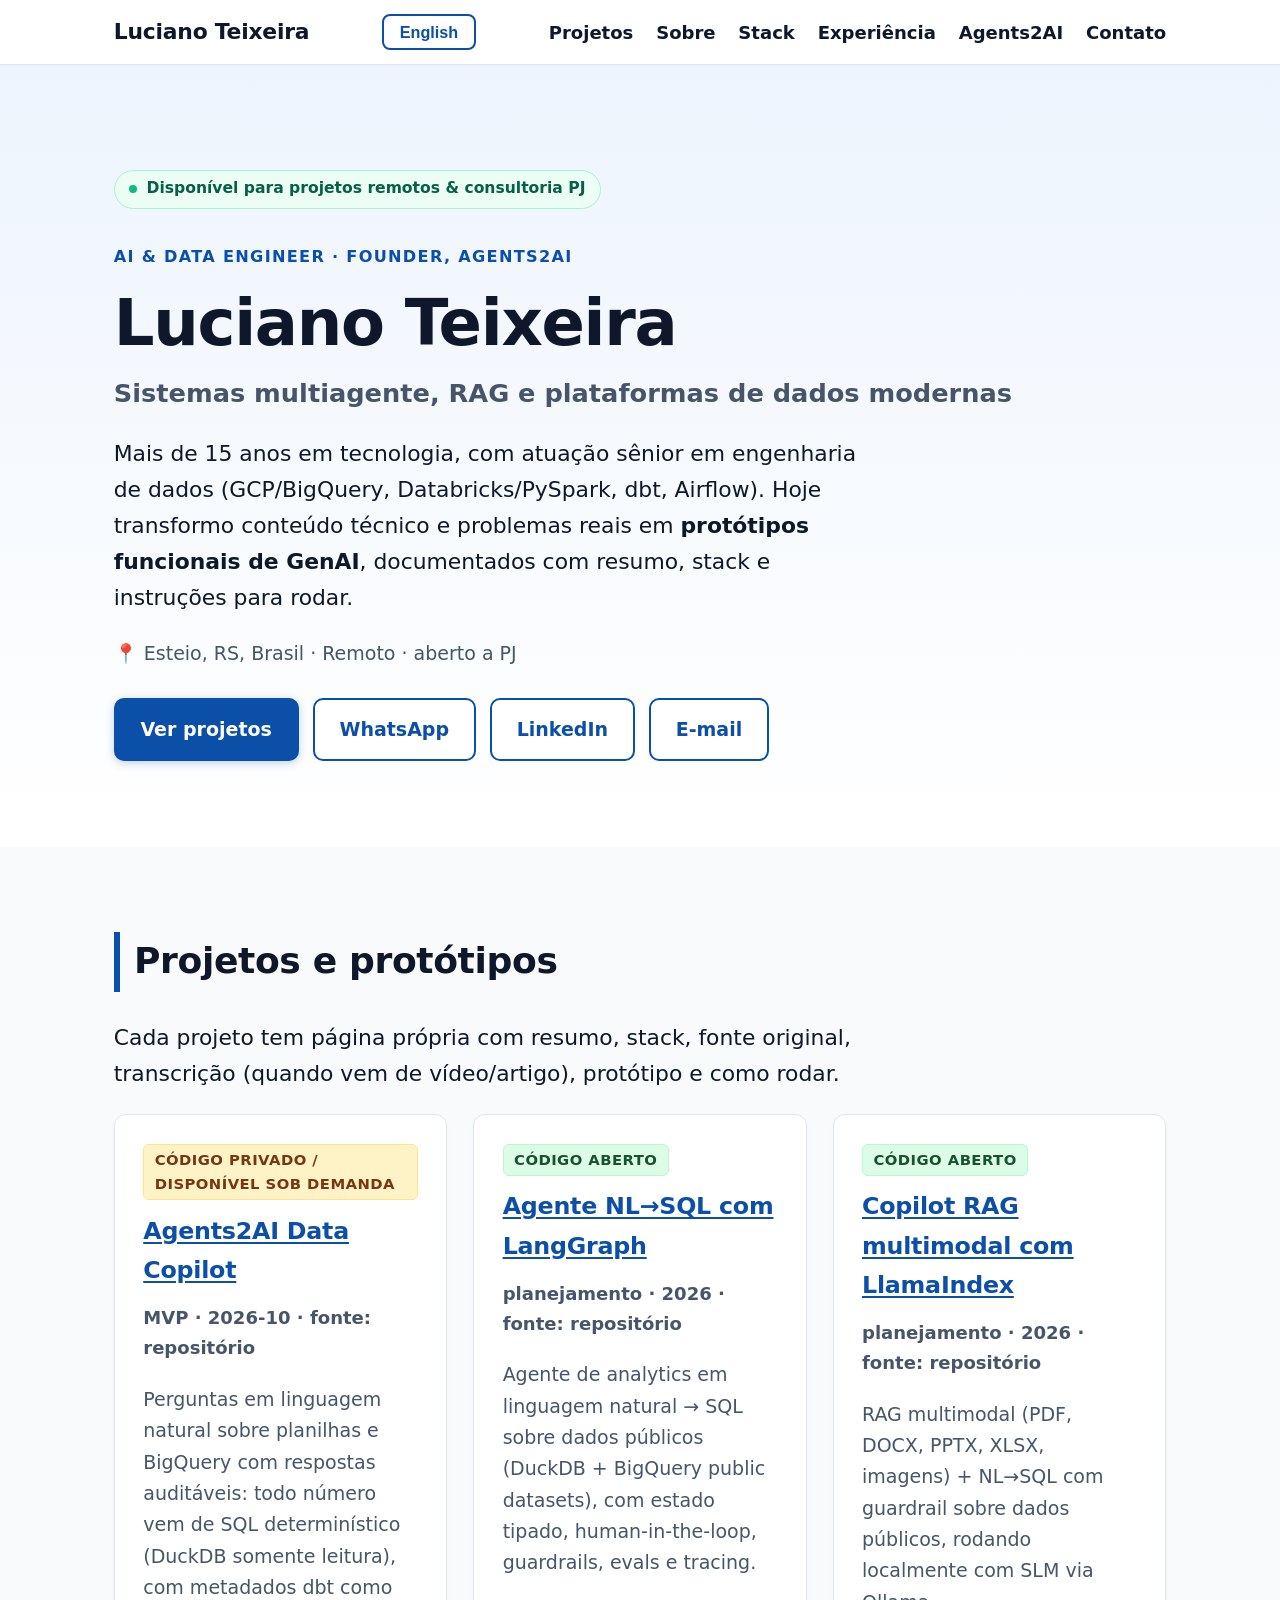
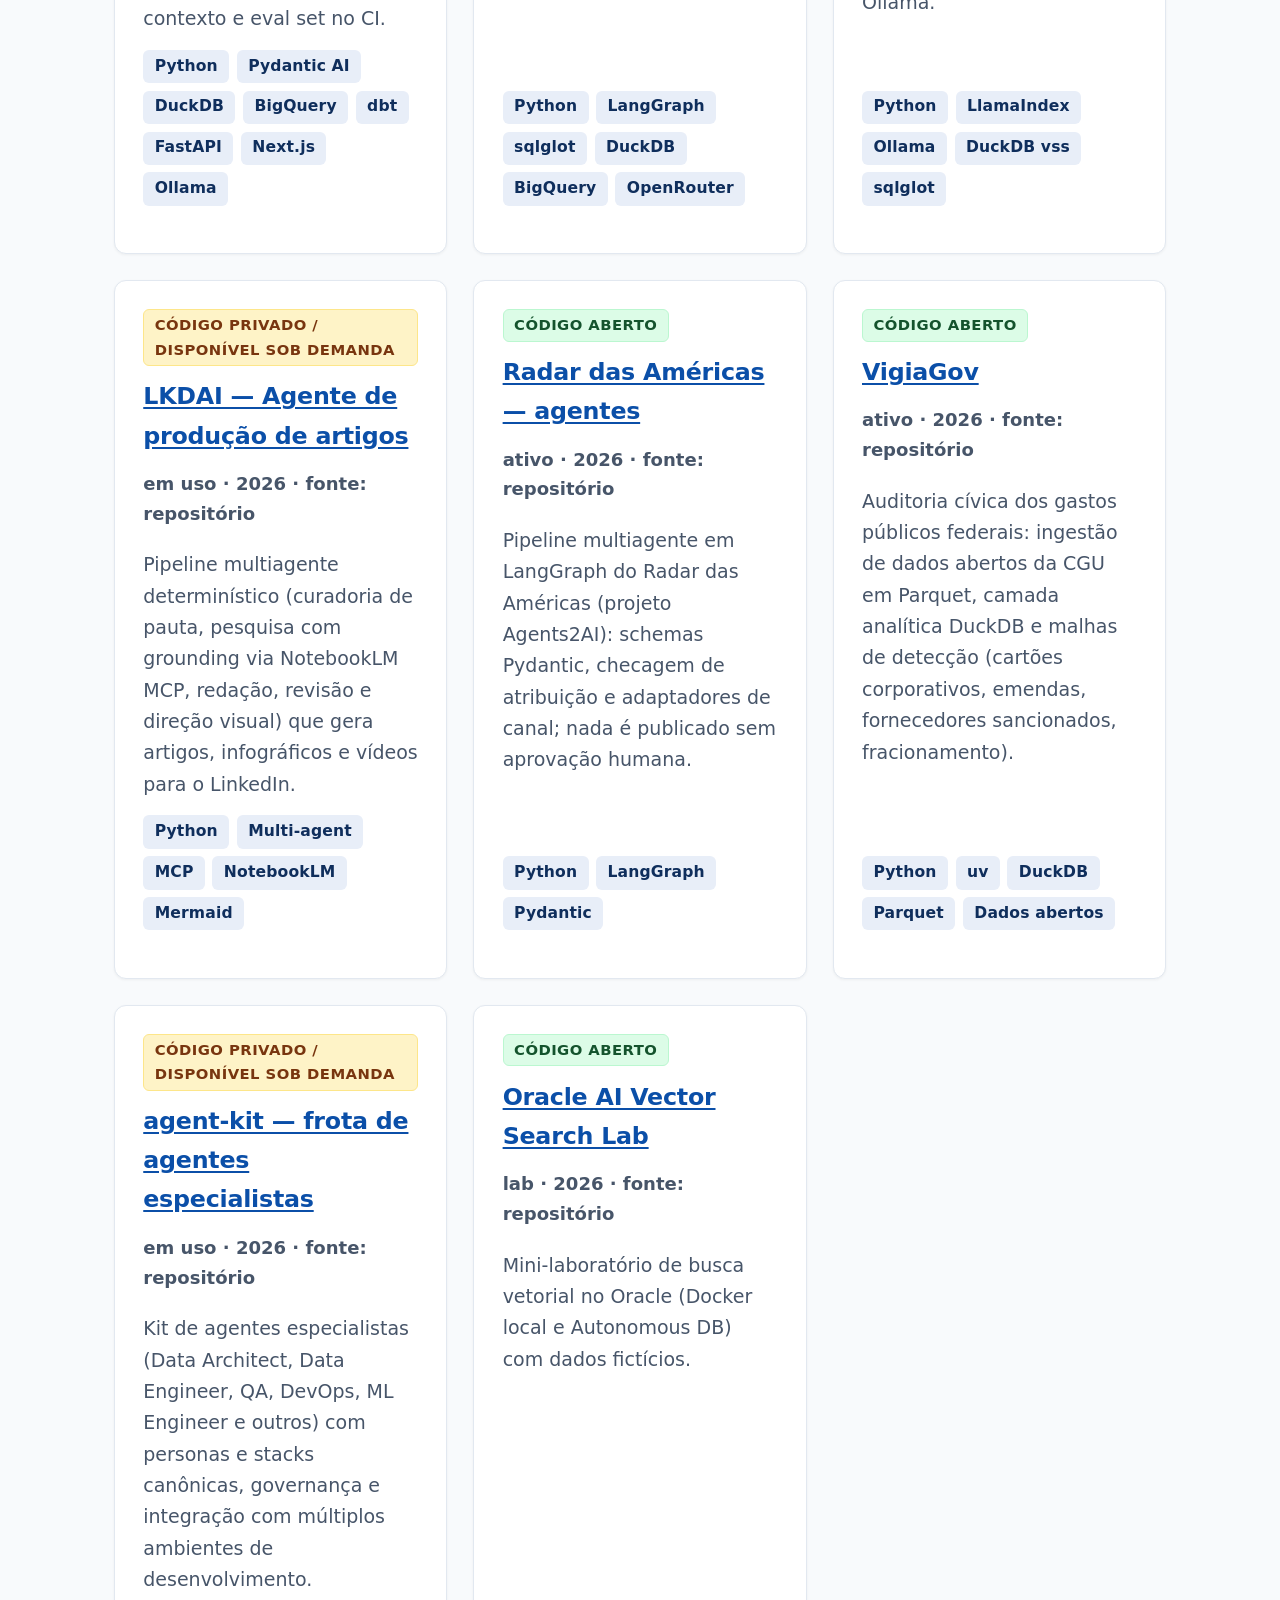
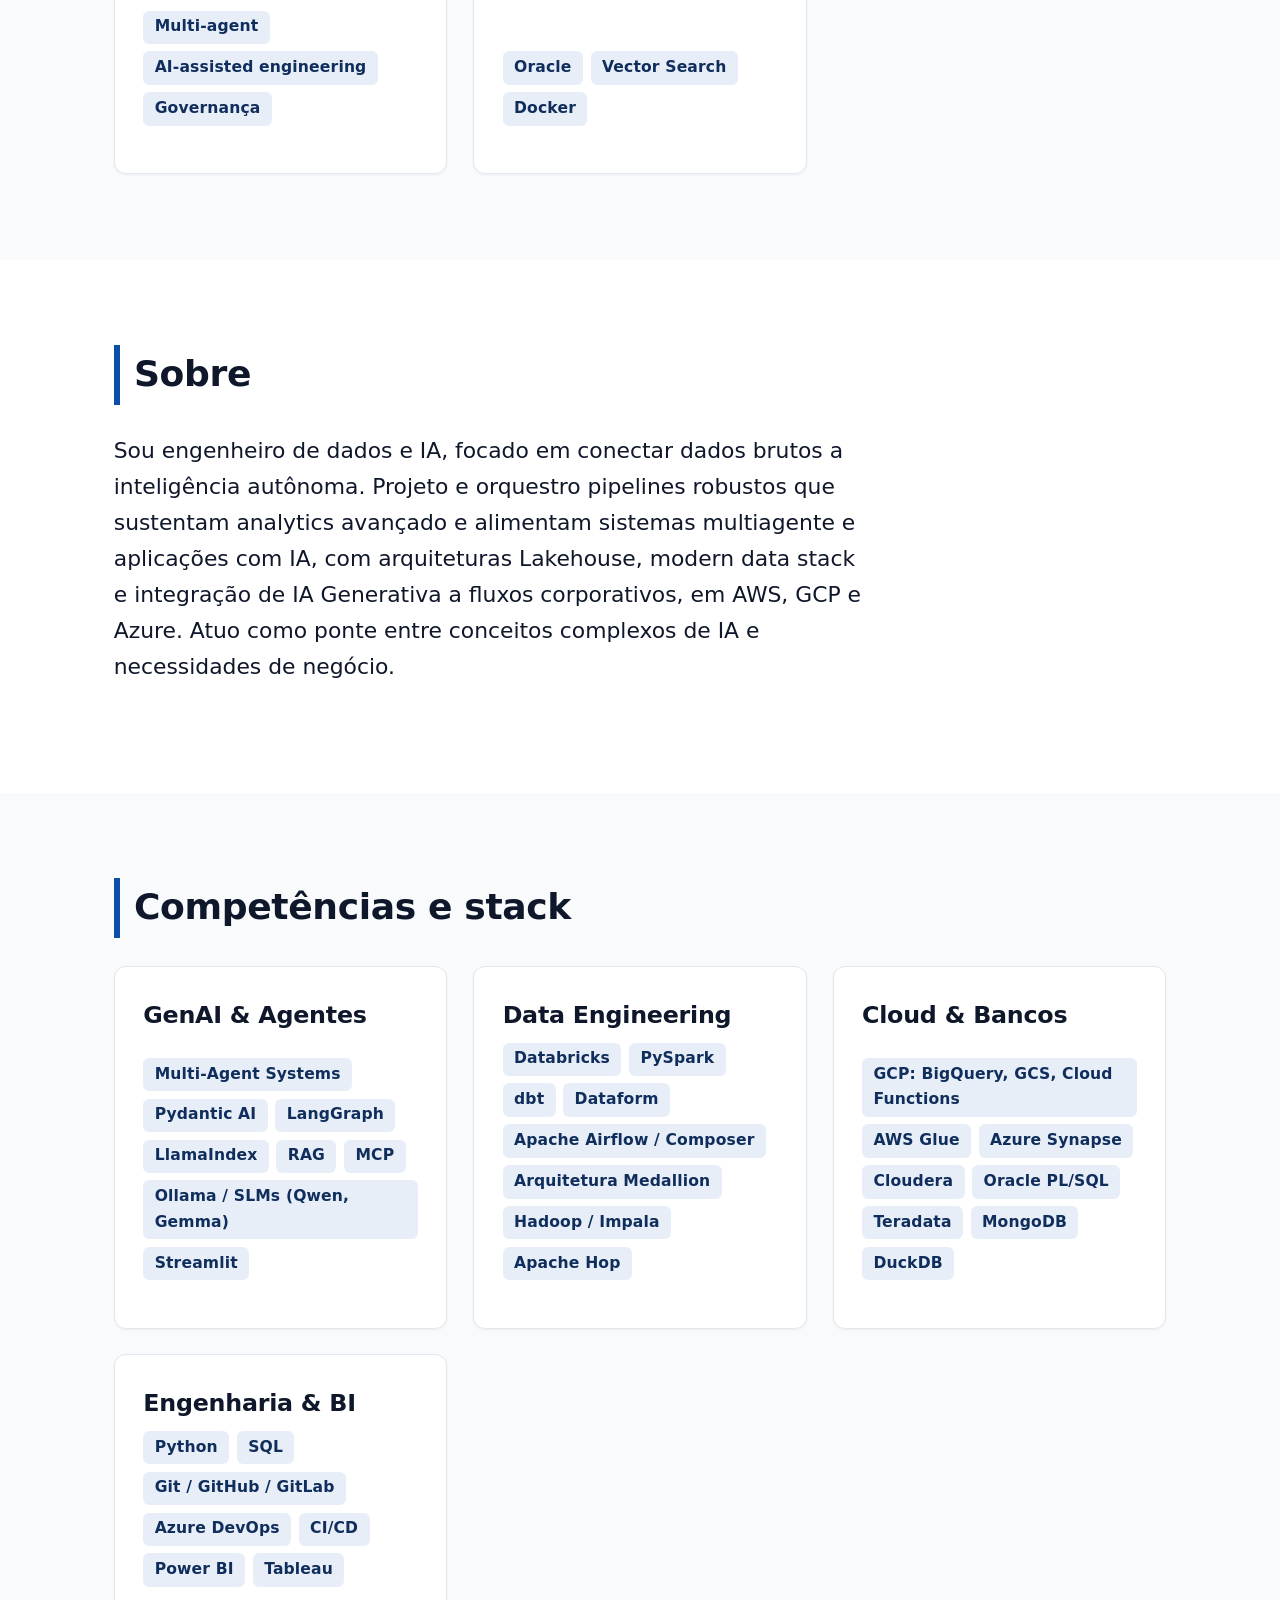
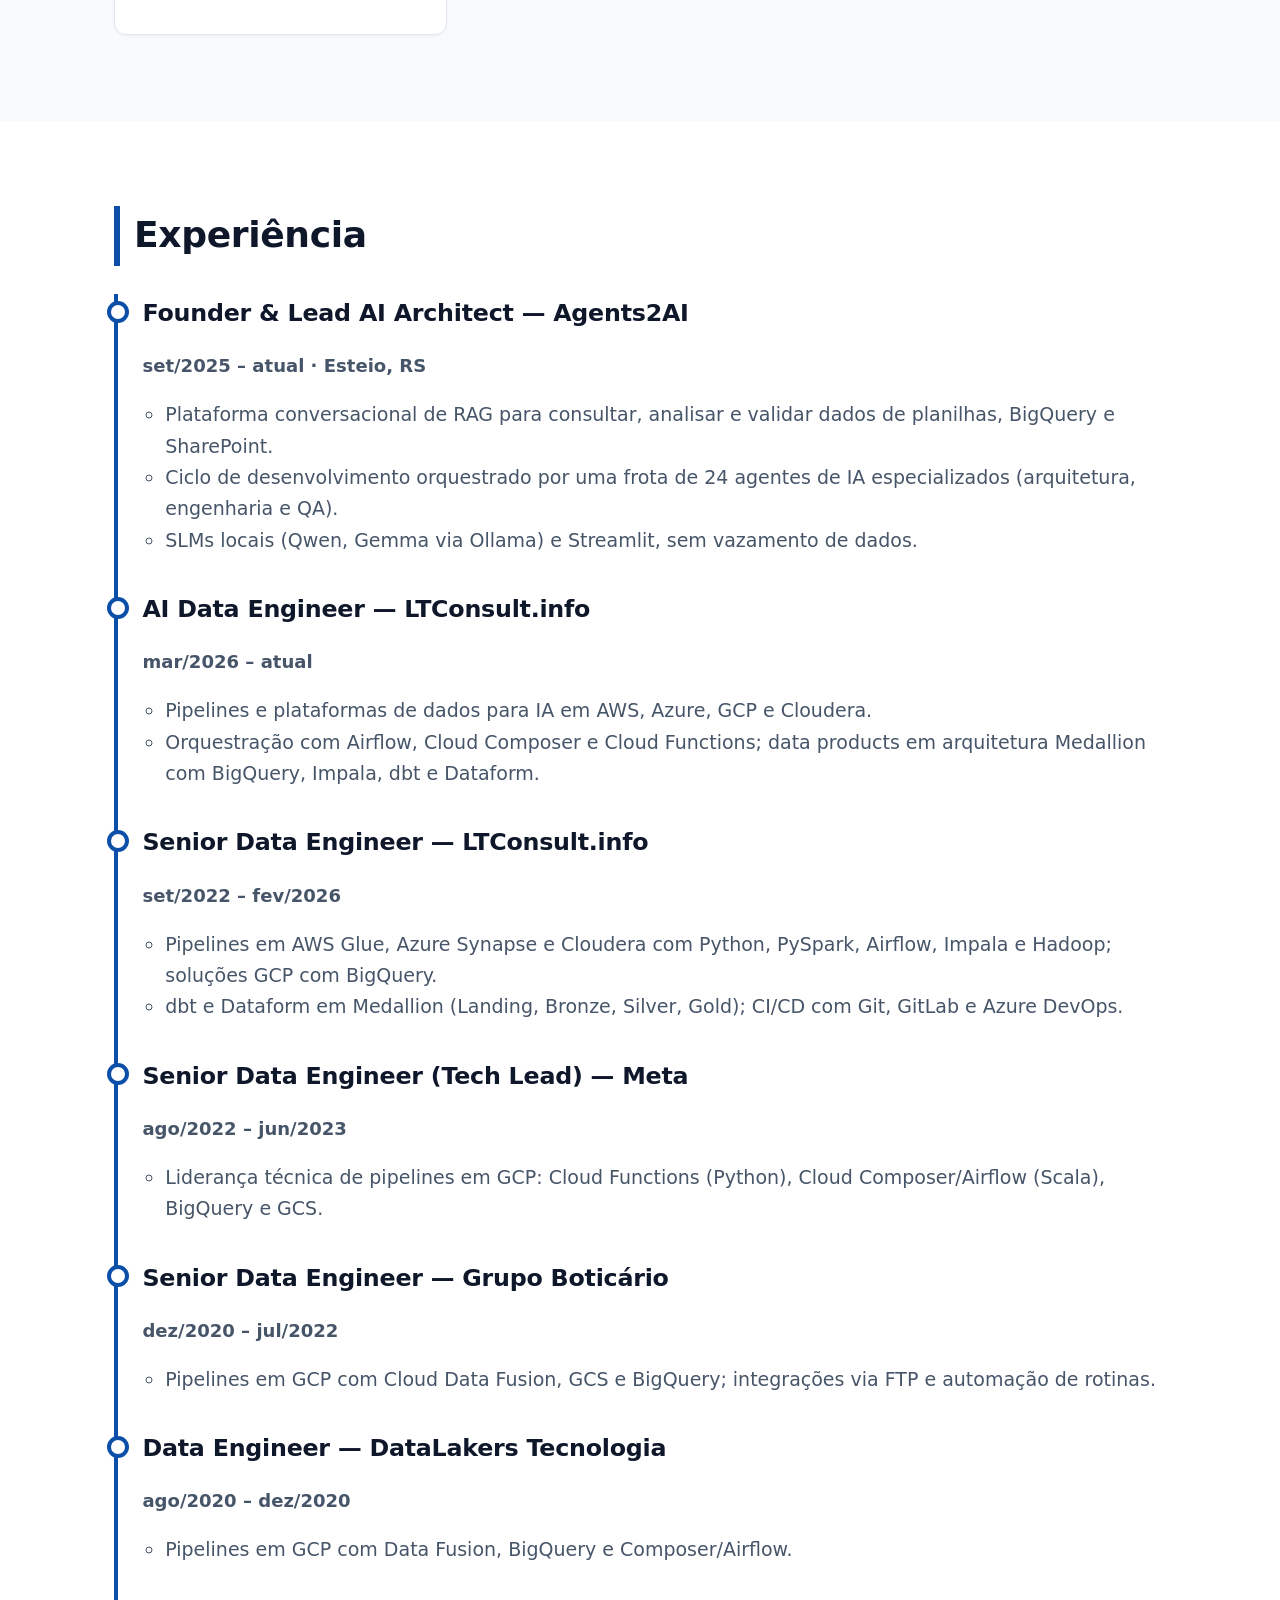
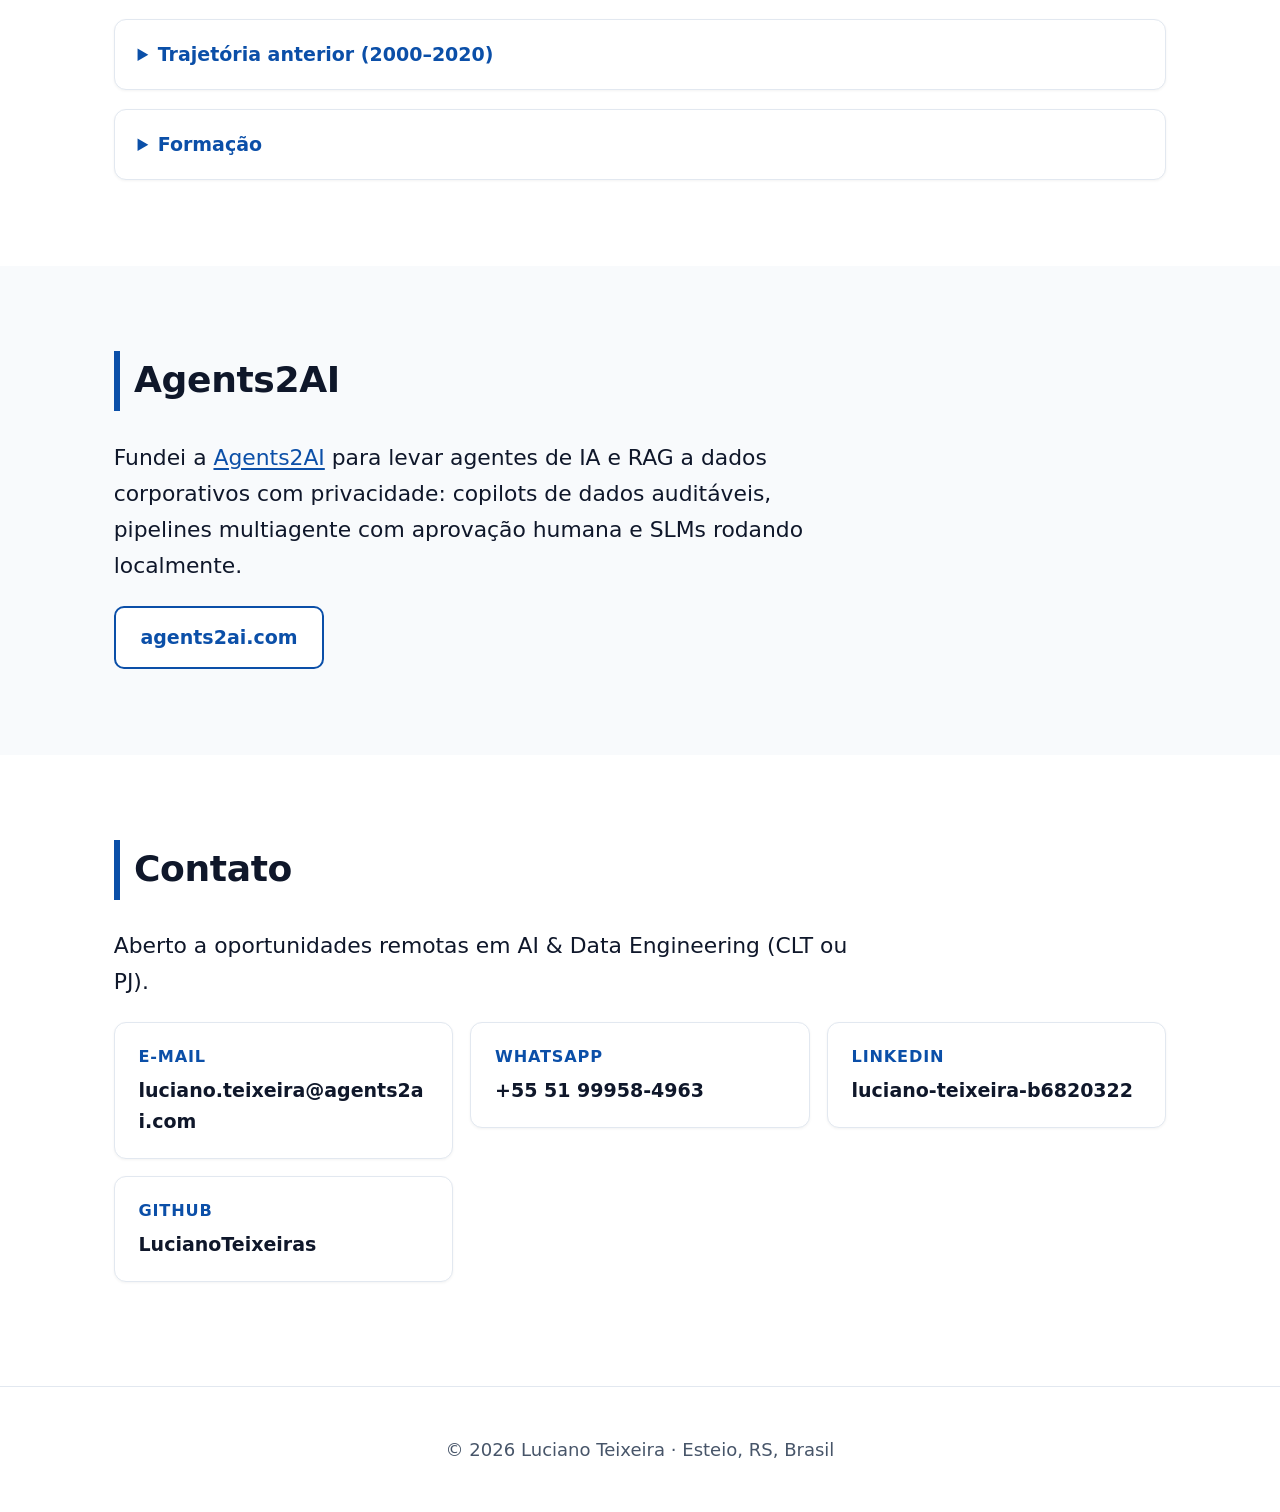
==== commit 8f69a061: "feat(ui): adiciona menu mobile acessivel, metadados opengraph, twitter cards, favicon e microinterac" ====
--- a/index.html
+++ b/index.html
@@ -6,13 +6,74 @@
     <title>Luciano Teixeira — AI & Data Engineer</title>
     <meta name="description" content="Luciano Teixeira, AI & Data Engineer: protótipos de GenAI, RAG e sistemas multiagente sobre plataformas de dados modernas.">
     <meta name="color-scheme" content="light">
+    <link rel="canonical" href="https://lucianoteixeiras.github.io/">
+    <link rel="icon" href="data:image/svg+xml,<svg xmlns=%22http://www.w3.org/2000/svg%22 viewBox=%220 0 32 32%22><rect width=%2232%22 height=%2232%22 rx=%228%22 fill=%22%230b4fa8%22/><path d=%22M9 16h6l-3 9 11-12h-6l3-9z%22 fill=%22%23ffffff%22/></svg>">
+
+    <!-- Open Graph / Facebook / LinkedIn / WhatsApp -->
+    <meta property="og:type" content="website">
+    <meta property="og:locale" content="pt_BR">
+    <meta property="og:url" content="https://lucianoteixeiras.github.io/">
+    <meta property="og:title" content="Luciano Teixeira — AI & Data Engineer">
+    <meta property="og:description" content="Sistemas multiagente, RAG e plataformas de dados modernas. Protótipos funcionais de GenAI com stack e como rodar.">
+    <meta property="og:site_name" content="Luciano Teixeira Portfolio">
+    <meta property="og:image" content="https://lucianoteixeiras.github.io/docs/preview-desktop.png">
+    <meta property="og:image:width" content="1200">
+    <meta property="og:image:height" content="630">
+    <meta property="og:image:alt" content="Portfólio de Luciano Teixeira — AI & Data Engineer">
+
+    <!-- Twitter -->
+    <meta name="twitter:card" content="summary_large_image">
+    <meta name="twitter:url" content="https://lucianoteixeiras.github.io/">
+    <meta name="twitter:title" content="Luciano Teixeira — AI & Data Engineer">
+    <meta name="twitter:description" content="Sistemas multiagente, RAG e plataformas de dados modernas. Protótipos funcionais de GenAI com stack e como rodar.">
+    <meta name="twitter:image" content="https://lucianoteixeiras.github.io/docs/preview-desktop.png">
+
+    <!-- Structured Data (JSON-LD) -->
+    <script type="application/ld+json">
+      {
+        "@context": "https://schema.org",
+        "@type": "Person",
+        "name": "Luciano Teixeira",
+        "url": "https://lucianoteixeiras.github.io/",
+        "jobTitle": "AI & Data Engineer",
+        "description": "Engenheiro de Dados e IA com mais de 15 anos em tecnologia, focado em sistemas multiagente, RAG e plataformas de dados modernas (BigQuery, Databricks, dbt).",
+        "address": {
+          "@type": "PostalAddress",
+          "addressLocality": "Esteio",
+          "addressRegion": "RS",
+          "addressCountry": "BR"
+        },
+        "sameAs": [
+          "https://www.linkedin.com/in/luciano-teixeira-b6820322",
+          "https://github.com/LucianoTeixeiras",
+          "https://agents2ai.com"
+        ]
+      }
+    </script>
+
     <link rel="stylesheet" href="style.css">
   </head>
   <body>
     <header class="nav">
       <div class="container">
         <a class="brand" href="index.html">Luciano Teixeira</a>
-        <nav>
+
+        <div class="nav-actions">
+          <button class="lang" type="button">English</button>
+          <button
+            class="nav-toggle"
+            type="button"
+            aria-label="Abrir menu de navegação"
+            aria-expanded="false"
+            aria-controls="nav-menu"
+          >
+            <span class="bar"></span>
+            <span class="bar"></span>
+            <span class="bar"></span>
+          </button>
+        </div>
+
+        <nav id="nav-menu" class="nav-menu">
           <ul>
             <li>
               <a href="index.html#projetos">
@@ -42,13 +103,17 @@
             </li>
           </ul>
         </nav>
-        <button class="lang" type="button">English</button>
       </div>
     </header>
 
     <main>
       <section class="hero">
         <div class="container">
+          <div class="status-pill">
+            <span class="pulse-dot"></span>
+            <span class="pt">Disponível para projetos remotos & consultoria PJ</span>
+            <span class="en">Available for remote projects & consulting</span>
+          </div>
           <p class="eyebrow">AI & Data Engineer · Founder, Agents2AI</p>
           <h1>Luciano Teixeira</h1>
           <p class="subtitle">
--- a/style.css
+++ b/style.css
@@ -1,12 +1,15 @@
 :root {
-  --bg: #fff;
-  --alt: #f4f6f9;
-  --text: #111827;
-  --muted: #374151;
+  --bg: #ffffff;
+  --alt: #f8fafc;
+  --text: #0f172a;
+  --muted: #475569;
   --accent: #0b4fa8;
   --accent-d: #083b7e;
-  --border: #d1d5db;
+  --border: #e2e8f0;
   --radius: 12px;
+  --shadow-sm: 0 1px 3px rgba(0, 0, 0, 0.05);
+  --shadow-md: 0 4px 14px rgba(0, 0, 0, 0.06);
+  --shadow-lg: 0 10px 25px -5px rgba(11, 79, 168, 0.08), 0 8px 10px -6px rgba(0, 0, 0, 0.04);
 }
 
 * {
@@ -29,6 +32,7 @@
 a {
   color: var(--accent);
   text-underline-offset: 3px;
+  transition: color 0.15s ease;
 }
 
 a:focus-visible,
@@ -46,9 +50,12 @@
 header.nav {
   position: sticky;
   top: 0;
-  background: #fff;
-  border-bottom: 2px solid var(--border);
-  z-index: 10;
+  background: rgba(255, 255, 255, 0.94);
+  backdrop-filter: blur(12px);
+  -webkit-backdrop-filter: blur(12px);
+  border-bottom: 1px solid var(--border);
+  z-index: 100;
+  box-shadow: 0 1px 3px rgba(0, 0, 0, 0.02);
 }
 
 .nav .container {
@@ -57,35 +64,99 @@
   justify-content: space-between;
   gap: 1rem;
   min-height: 64px;
-  flex-wrap: wrap;
 }
 
 .brand {
   font-weight: 800;
-  font-size: 1.1rem;
+  font-size: 1.15rem;
   color: var(--text);
   text-decoration: none;
-}
-
-.nav ul {
+  letter-spacing: -0.01em;
+}
+
+.nav-actions {
   display: flex;
-  gap: 1.1rem;
+  align-items: center;
+  gap: 0.75rem;
+}
+
+.nav-menu ul {
+  display: flex;
+  gap: 1.2rem;
   list-style: none;
   margin: 0;
   padding: 0;
-  flex-wrap: wrap;
-}
-
-.nav ul a {
+}
+
+.nav-menu ul a {
   color: var(--text);
   text-decoration: none;
   font-weight: 600;
   font-size: 0.95rem;
-}
-
-.nav ul a:hover {
-  color: var(--accent);
-  text-decoration: underline;
+  padding: 0.25rem 0;
+  position: relative;
+}
+
+.nav-menu ul a:hover {
+  color: var(--accent);
+  text-decoration: none;
+}
+
+.nav-menu ul a::after {
+  content: "";
+  position: absolute;
+  bottom: 0;
+  left: 0;
+  width: 0%;
+  height: 2px;
+  background: var(--accent);
+  transition: width 0.2s ease;
+}
+
+.nav-menu ul a:hover::after {
+  width: 100%;
+}
+
+.nav-toggle {
+  display: none;
+  background: #fff;
+  border: 1px solid var(--border);
+  border-radius: 8px;
+  padding: 8px;
+  cursor: pointer;
+  flex-direction: column;
+  gap: 4px;
+  width: 40px;
+  height: 40px;
+  justify-content: center;
+  align-items: center;
+  transition: background 0.15s ease, border-color 0.15s ease;
+}
+
+.nav-toggle:hover {
+  background: var(--alt);
+  border-color: var(--accent);
+}
+
+.nav-toggle .bar {
+  display: block;
+  width: 20px;
+  height: 2px;
+  background: var(--text);
+  border-radius: 2px;
+  transition: transform 0.2s ease, opacity 0.2s ease;
+}
+
+.nav-toggle[aria-expanded="true"] .bar:nth-child(1) {
+  transform: translateY(6px) rotate(45deg);
+}
+
+.nav-toggle[aria-expanded="true"] .bar:nth-child(2) {
+  opacity: 0;
+}
+
+.nav-toggle[aria-expanded="true"] .bar:nth-child(3) {
+  transform: translateY(-6px) rotate(-45deg);
 }
 
 .lang {
@@ -93,14 +164,20 @@
   background: #fff;
   color: var(--accent);
   font-weight: 700;
-  font-size: 0.9rem;
-  padding: 0.35rem 0.8rem;
+  font-size: 0.85rem;
+  padding: 0.35rem 0.85rem;
   border-radius: 8px;
   cursor: pointer;
+  transition: all 0.2s ease;
+}
+
+.lang:hover {
+  background: var(--accent);
+  color: #fff;
 }
 
 section {
-  padding: 4rem 0;
+  padding: 4.5rem 0;
 }
 
 section:nth-of-type(even) {
@@ -108,9 +185,10 @@
 }
 
 h1 {
-  font-size: clamp(2.2rem, 5vw, 3.2rem);
+  font-size: clamp(2.3rem, 5vw, 3.4rem);
   line-height: 1.15;
   margin: 0.2rem 0 0.6rem;
+  letter-spacing: -0.02em;
 }
 
 h2 {
@@ -118,28 +196,68 @@
   margin: 0 0 1.5rem;
   border-left: 6px solid var(--accent);
   padding-left: 0.75rem;
+  letter-spacing: -0.01em;
 }
 
 h3 {
-  font-size: 1.2rem;
+  font-size: 1.25rem;
   margin: 0 0 0.4rem;
+  letter-spacing: -0.01em;
 }
 
 .hero {
-  padding: 5rem 0 4rem;
-  background: linear-gradient(180deg, #eef4fc, #fff);
+  padding: 5.5rem 0 4.5rem;
+  background: linear-gradient(180deg, #edf4fd 0%, #ffffff 100%);
+}
+
+.status-pill {
+  display: inline-flex;
+  align-items: center;
+  gap: 0.5rem;
+  background: #ecfdf5;
+  color: #065f46;
+  border: 1px solid #a7f3d0;
+  padding: 0.3rem 0.75rem;
+  border-radius: 999px;
+  font-size: 0.82rem;
+  font-weight: 700;
+  margin-bottom: 1rem;
+}
+
+.pulse-dot {
+  width: 8px;
+  height: 8px;
+  background: #10b981;
+  border-radius: 50%;
+  box-shadow: 0 0 0 0 rgba(16, 185, 129, 0.7);
+  animation: pulse 2s infinite;
+}
+
+@keyframes pulse {
+  0% {
+    transform: scale(0.95);
+    box-shadow: 0 0 0 0 rgba(16, 185, 129, 0.7);
+  }
+  70% {
+    transform: scale(1);
+    box-shadow: 0 0 0 6px rgba(16, 185, 129, 0);
+  }
+  100% {
+    transform: scale(0.95);
+    box-shadow: 0 0 0 0 rgba(16, 185, 129, 0);
+  }
 }
 
 .eyebrow {
   font-weight: 700;
   color: var(--accent);
   text-transform: uppercase;
-  letter-spacing: 0.06em;
-  font-size: 0.9rem;
+  letter-spacing: 0.08em;
+  font-size: 0.85rem;
 }
 
 .subtitle {
-  font-size: 1.3rem;
+  font-size: 1.35rem;
   font-weight: 600;
   color: var(--muted);
   margin: 0 0 1rem;
@@ -169,15 +287,20 @@
   text-decoration: none;
   border: 2px solid var(--accent);
   font-size: 1rem;
+  transition: all 0.2s ease;
 }
 
 .btn.primary {
   background: var(--accent);
   color: #fff;
+  box-shadow: 0 2px 8px rgba(11, 79, 168, 0.25);
 }
 
 .btn.primary:hover {
   background: var(--accent-d);
+  border-color: var(--accent-d);
+  transform: translateY(-1px);
+  box-shadow: 0 4px 12px rgba(11, 79, 168, 0.35);
 }
 
 .btn.ghost {
@@ -187,21 +310,30 @@
 
 .btn.ghost:hover {
   background: #eef4fc;
+  transform: translateY(-1px);
 }
 
 .grid {
   display: grid;
-  gap: 1.25rem;
+  gap: 1.35rem;
   grid-template-columns: repeat(auto-fill, minmax(320px, 1fr));
 }
 
 .card {
   background: #fff;
-  border: 2px solid var(--border);
+  border: 1px solid var(--border);
   border-radius: var(--radius);
-  padding: 1.4rem;
+  padding: 1.5rem;
   display: flex;
   flex-direction: column;
+  box-shadow: var(--shadow-sm);
+  transition: transform 0.2s ease, box-shadow 0.2s ease, border-color 0.2s ease;
+}
+
+.card:hover {
+  transform: translateY(-3px);
+  box-shadow: var(--shadow-lg);
+  border-color: #cbd5e1;
 }
 
 .card .pitch {
@@ -226,31 +358,34 @@
   background: #e8eef8;
   color: #0f2e5c;
   border-radius: 6px;
-  padding: 0.15rem 0.55rem;
+  padding: 0.2rem 0.6rem;
   font-size: 0.82rem;
   font-weight: 600;
+  letter-spacing: 0.01em;
 }
 
 .badge {
   display: inline-block;
-  font-size: 0.8rem;
+  font-size: 0.78rem;
   font-weight: 700;
-  padding: 0.1rem 0.5rem;
+  padding: 0.15rem 0.55rem;
   border-radius: 6px;
   margin-bottom: 0.6rem;
   width: fit-content;
+  text-transform: uppercase;
+  letter-spacing: 0.03em;
 }
 
 .badge.priv {
   background: #fef3c7;
   color: #78350f;
-  border: 1px solid #d97706;
+  border: 1px solid #fde68a;
 }
 
 .badge.pub {
   background: #dcfce7;
   color: #14532d;
-  border: 1px solid #16a34a;
+  border: 1px solid #bbf7d0;
 }
 
 .timeline {
@@ -261,7 +396,7 @@
 
 .timeline > li {
   border-left: 4px solid var(--accent);
-  padding: 0 0 1.6rem 1.2rem;
+  padding: 0 0 1.8rem 1.3rem;
   position: relative;
 }
 
@@ -292,9 +427,10 @@
 details {
   margin-top: 1rem;
   background: #fff;
-  border: 2px solid var(--border);
+  border: 1px solid var(--border);
   border-radius: var(--radius);
   padding: 1rem 1.2rem;
+  box-shadow: var(--shadow-sm);
 }
 
 summary {
@@ -307,20 +443,22 @@
   list-style: none;
   padding: 0;
   display: grid;
-  gap: 0.8rem;
+  gap: 0.9rem;
   grid-template-columns: repeat(auto-fill, minmax(260px, 1fr));
 }
 
 .contact-list a {
   display: block;
   background: #fff;
-  border: 2px solid var(--border);
+  border: 1px solid var(--border);
   border-radius: var(--radius);
-  padding: 1rem 1.2rem;
+  padding: 1.1rem 1.25rem;
   text-decoration: none;
   color: var(--text);
   font-weight: 600;
   word-break: break-word;
+  box-shadow: var(--shadow-sm);
+  transition: transform 0.2s ease, border-color 0.2s ease, box-shadow 0.2s ease;
 }
 
 .contact-list a span {
@@ -329,17 +467,21 @@
   font-size: 0.85rem;
   text-transform: uppercase;
   letter-spacing: 0.05em;
+  margin-bottom: 0.2rem;
 }
 
 .contact-list a:hover {
   border-color: var(--accent);
+  transform: translateY(-2px);
+  box-shadow: var(--shadow-md);
 }
 
 footer {
-  padding: 2rem 0;
+  padding: 2.5rem 0;
   text-align: center;
   color: var(--muted);
-  border-top: 2px solid var(--border);
+  border-top: 1px solid var(--border);
+  font-size: 0.95rem;
 }
 
 [data-lang="en"] .pt,
@@ -347,16 +489,47 @@
   display: none !important;
 }
 
-@media (max-width: 700px) {
+@media (max-width: 820px) {
   html {
     font-size: 18px;
   }
-  .nav ul {
+
+  .nav .container {
+    flex-wrap: wrap;
+    position: relative;
+  }
+
+  .nav-toggle {
+    display: flex;
+  }
+
+  .nav-menu {
     display: none;
-  }
+    width: 100%;
+    order: 4;
+    padding: 1rem 0;
+    border-top: 1px solid var(--border);
+  }
+
+  .nav-menu.is-open {
+    display: block;
+  }
+
+  .nav-menu ul {
+    flex-direction: column;
+    gap: 0.85rem;
+  }
+
+  .nav-menu ul a {
+    display: block;
+    padding: 0.4rem 0;
+    font-size: 1.05rem;
+  }
+
   section {
-    padding: 3rem 0;
-  }
+    padding: 3.5rem 0;
+  }
+
   .grid {
     grid-template-columns: 1fr;
   }
